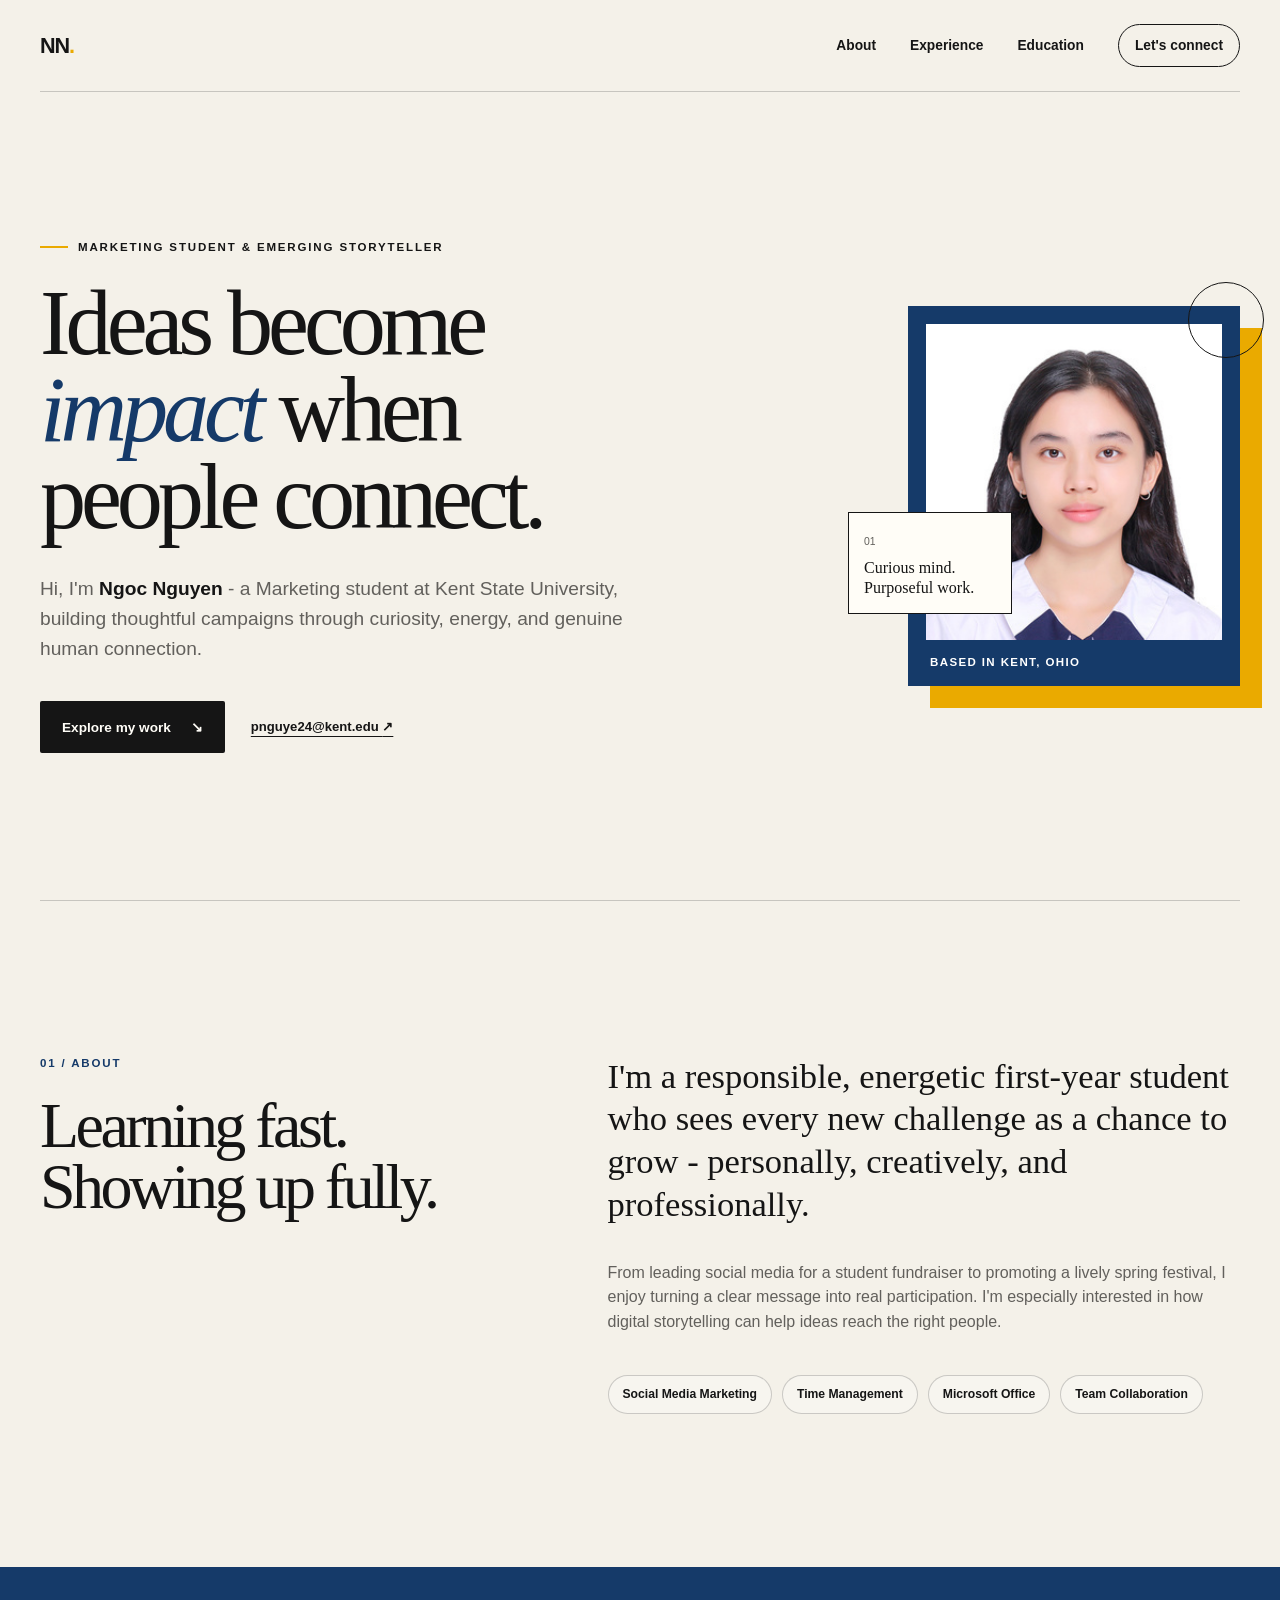
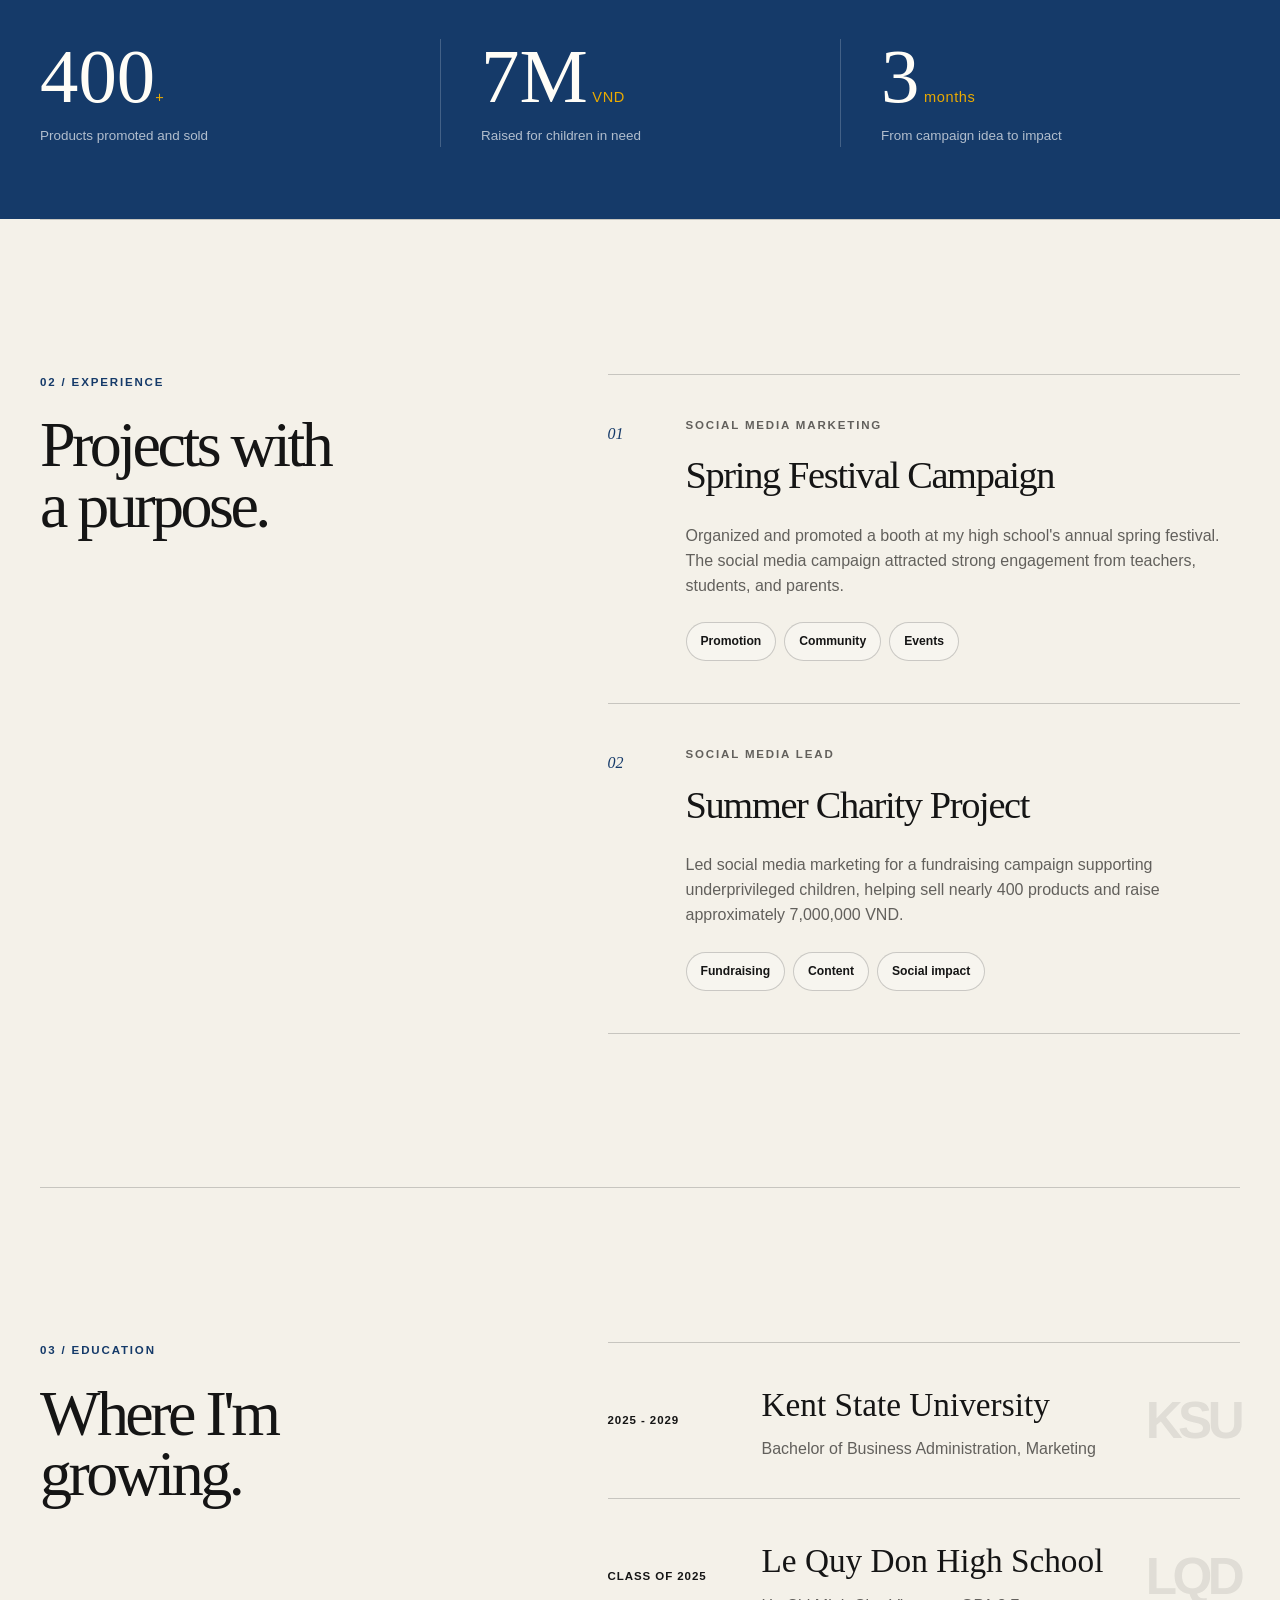
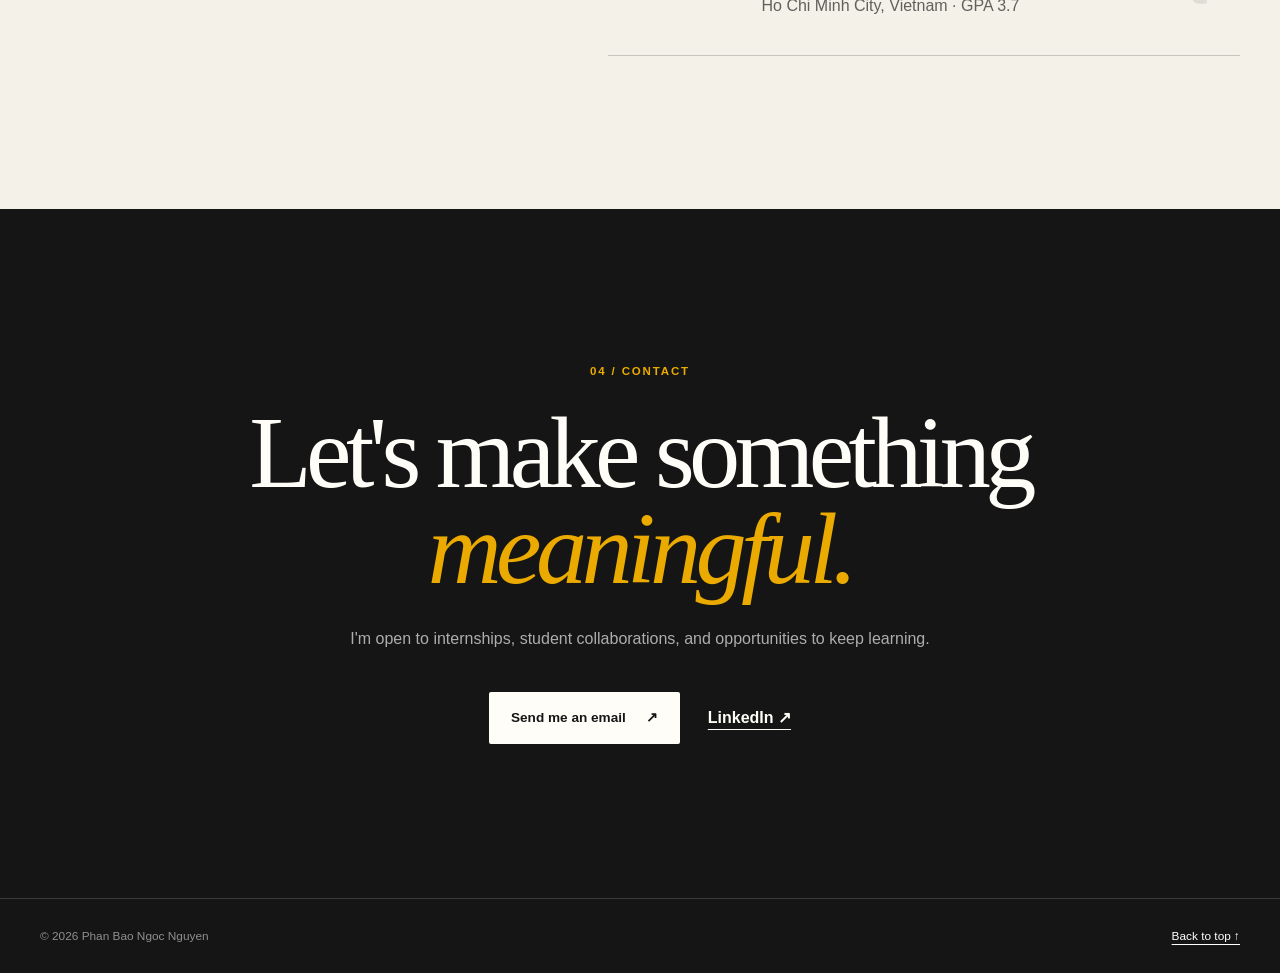
==== index.html @ 975ffec2 "Launch personal marketing portfolio" ====
<!doctype html>
<html lang="en">
  <head>
    <meta charset="UTF-8" />
    <meta name="viewport" content="width=device-width, initial-scale=1.0" />
    <meta
      name="description"
      content="The personal portfolio of Phan Bao Ngoc Nguyen, a Marketing student at Kent State University."
    />
    <meta name="theme-color" content="#f4f1e9" />
    <title>Ngoc Nguyen | Marketing Portfolio</title>
    <link rel="stylesheet" href="styles.css" />
    <script src="script.js" defer></script>
  </head>
  <body>
    <a class="skip-link" href="#main">Skip to content</a>

    <header class="site-header">
      <a class="brand" href="#top" aria-label="Ngoc Nguyen, home">NN<span>.</span></a>
      <button class="menu-toggle" type="button" aria-expanded="false" aria-controls="primary-nav">
        <span></span><span></span><span></span>
        <span class="sr-only">Open navigation</span>
      </button>
      <nav id="primary-nav" class="primary-nav" aria-label="Primary navigation">
        <a href="#about">About</a>
        <a href="#experience">Experience</a>
        <a href="#education">Education</a>
        <a class="nav-cta" href="#contact">Let's connect</a>
      </nav>
    </header>

    <main id="main">
      <section id="top" class="hero section-shell">
        <div class="hero-copy reveal">
          <p class="eyebrow"><span></span> Marketing student &amp; emerging storyteller</p>
          <h1>Ideas become<br /><em>impact</em> when<br />people connect.</h1>
          <p class="hero-intro">
            Hi, I'm <strong>Ngoc Nguyen</strong> - a Marketing student at Kent State University,
            building thoughtful campaigns through curiosity, energy, and genuine human connection.
          </p>
          <div class="hero-actions">
            <a class="button button-dark" href="#experience">Explore my work <span aria-hidden="true">↘</span></a>
            <a class="text-link" href="mailto:pnguye24@kent.edu">pnguye24@kent.edu <span aria-hidden="true">↗</span></a>
          </div>
        </div>

        <div class="hero-visual reveal reveal-delay">
          <div class="portrait-frame">
            <img src="assets/profile.jpg" alt="Portrait of Phan Bao Ngoc Nguyen" />
            <span class="portrait-label">Based in Kent, Ohio</span>
          </div>
          <div class="hero-note" aria-hidden="true">
            <span>01</span>
            <p>Curious mind.<br />Purposeful work.</p>
          </div>
        </div>
      </section>

      <section id="about" class="about section-shell section-space">
        <div class="section-heading reveal">
          <p class="section-index">01 / About</p>
          <h2>Learning fast.<br />Showing up fully.</h2>
        </div>
        <div class="about-copy reveal">
          <p class="large-copy">
            I'm a responsible, energetic first-year student who sees every new challenge as a chance
            to grow - personally, creatively, and professionally.
          </p>
          <p>
            From leading social media for a student fundraiser to promoting a lively spring festival,
            I enjoy turning a clear message into real participation. I'm especially interested in how
            digital storytelling can help ideas reach the right people.
          </p>
          <ul class="skill-list" aria-label="Skills">
            <li>Social Media Marketing</li>
            <li>Time Management</li>
            <li>Microsoft Office</li>
            <li>Team Collaboration</li>
          </ul>
        </div>
      </section>

      <section class="impact-strip" aria-label="Selected impact">
        <div class="section-shell impact-grid">
          <article class="reveal">
            <strong>400<span>+</span></strong>
            <p>Products promoted and sold</p>
          </article>
          <article class="reveal">
            <strong>7M<span> VND</span></strong>
            <p>Raised for children in need</p>
          </article>
          <article class="reveal">
            <strong>3<span> months</span></strong>
            <p>From campaign idea to impact</p>
          </article>
        </div>
      </section>

      <section id="experience" class="experience section-shell section-space">
        <div class="section-heading reveal">
          <p class="section-index">02 / Experience</p>
          <h2>Projects with<br />a purpose.</h2>
        </div>

        <div class="project-list">
          <article class="project reveal">
            <div class="project-number">01</div>
            <div class="project-body">
              <p class="project-type">Social Media Marketing</p>
              <h3>Spring Festival Campaign</h3>
              <p>
                Organized and promoted a booth at my high school's annual spring festival. The social
                media campaign attracted strong engagement from teachers, students, and parents.
              </p>
              <div class="project-tags"><span>Promotion</span><span>Community</span><span>Events</span></div>
            </div>
          </article>

          <article class="project reveal">
            <div class="project-number">02</div>
            <div class="project-body">
              <p class="project-type">Social Media Lead</p>
              <h3>Summer Charity Project</h3>
              <p>
                Led social media marketing for a fundraising campaign supporting underprivileged
                children, helping sell nearly 400 products and raise approximately 7,000,000 VND.
              </p>
              <div class="project-tags"><span>Fundraising</span><span>Content</span><span>Social impact</span></div>
            </div>
          </article>
        </div>
      </section>

      <section id="education" class="education section-shell section-space">
        <div class="section-heading reveal">
          <p class="section-index">03 / Education</p>
          <h2>Where I'm<br />growing.</h2>
        </div>
        <div class="education-list reveal">
          <article>
            <time>2025 - 2029</time>
            <div>
              <h3>Kent State University</h3>
              <p>Bachelor of Business Administration, Marketing</p>
            </div>
            <span class="education-mark" aria-hidden="true">KSU</span>
          </article>
          <article>
            <time>Class of 2025</time>
            <div>
              <h3>Le Quy Don High School</h3>
              <p>Ho Chi Minh City, Vietnam · GPA 3.7</p>
            </div>
            <span class="education-mark" aria-hidden="true">LQD</span>
          </article>
        </div>
      </section>

      <section id="contact" class="contact section-space">
        <div class="section-shell contact-inner reveal">
          <p class="section-index">04 / Contact</p>
          <h2>Let's make something<br /><em>meaningful.</em></h2>
          <p>I'm open to internships, student collaborations, and opportunities to keep learning.</p>
          <div class="contact-links">
            <a class="button button-light" href="mailto:pnguye24@kent.edu">Send me an email <span aria-hidden="true">↗</span></a>
            <a href="https://www.linkedin.com/in/phan-bao-ngoc-nguyen-969893381/" target="_blank" rel="noreferrer">LinkedIn <span aria-hidden="true">↗</span></a>
          </div>
        </div>
      </section>
    </main>

    <footer class="site-footer">
      <p>© <span id="year">2026</span> Phan Bao Ngoc Nguyen</p>
      <a href="#top">Back to top ↑</a>
    </footer>
  </body>
</html>
---- styles.css ----
:root {
  --ink: #151515;
  --paper: #f4f1e9;
  --white: #fffdf7;
  --blue: #153a69;
  --gold: #eaaa00;
  --line: rgba(21, 21, 21, 0.2);
  --muted: #62605c;
  --max-width: 1200px;
}

* { box-sizing: border-box; }

html { scroll-behavior: smooth; }

body {
  margin: 0;
  color: var(--ink);
  background: var(--paper);
  font-family: Inter, "Helvetica Neue", Arial, sans-serif;
  line-height: 1.55;
  -webkit-font-smoothing: antialiased;
}

a { color: inherit; }

img { display: block; max-width: 100%; }

.skip-link {
  position: fixed;
  z-index: 100;
  top: 12px;
  left: 12px;
  padding: 10px 16px;
  background: var(--ink);
  color: white;
  transform: translateY(-150%);
}

.skip-link:focus { transform: translateY(0); }

.sr-only {
  position: absolute;
  width: 1px;
  height: 1px;
  padding: 0;
  margin: -1px;
  overflow: hidden;
  clip: rect(0, 0, 0, 0);
  white-space: nowrap;
  border: 0;
}

.section-shell {
  width: min(calc(100% - 64px), var(--max-width));
  margin-inline: auto;
}

.section-space { padding-block: clamp(96px, 12vw, 168px); }

.site-header {
  width: min(calc(100% - 64px), var(--max-width));
  margin-inline: auto;
  height: 92px;
  display: flex;
  align-items: center;
  justify-content: space-between;
  border-bottom: 1px solid var(--line);
}

.brand {
  font-size: 1.35rem;
  font-weight: 900;
  letter-spacing: -0.05em;
  text-decoration: none;
}

.brand span { color: var(--gold); }

.primary-nav { display: flex; align-items: center; gap: 34px; }

.primary-nav a {
  font-size: 0.86rem;
  font-weight: 650;
  text-decoration: none;
}

.primary-nav a:not(.nav-cta) { position: relative; }

.primary-nav a:not(.nav-cta)::after {
  content: "";
  position: absolute;
  right: 0;
  bottom: -5px;
  left: 0;
  height: 1px;
  background: currentColor;
  transform: scaleX(0);
  transform-origin: right;
  transition: transform 180ms ease;
}

.primary-nav a:hover::after { transform: scaleX(1); transform-origin: left; }

.nav-cta {
  padding: 10px 16px;
  border: 1px solid var(--ink);
  border-radius: 999px;
  transition: 180ms ease;
}

.nav-cta:hover { background: var(--ink); color: var(--paper); }

.menu-toggle { display: none; }

.hero {
  min-height: calc(100vh - 92px);
  padding-block: clamp(54px, 8vw, 104px);
  display: grid;
  grid-template-columns: 1.18fr 0.82fr;
  gap: clamp(48px, 7vw, 96px);
  align-items: center;
}

.eyebrow, .section-index, .project-type {
  margin: 0 0 24px;
  text-transform: uppercase;
  letter-spacing: 0.16em;
  font-size: 0.72rem;
  font-weight: 800;
}

.eyebrow { display: flex; align-items: center; gap: 10px; }
.eyebrow span { width: 28px; height: 2px; background: var(--gold); }

.hero h1, .section-heading h2, .contact h2 {
  margin: 0;
  font-family: Georgia, "Times New Roman", serif;
  font-weight: 400;
  letter-spacing: -0.055em;
  line-height: 0.94;
}

.hero h1 { font-size: clamp(3.8rem, 7.2vw, 7.1rem); }
.hero h1 em, .contact h2 em { color: var(--blue); }

.hero-intro {
  max-width: 610px;
  margin: 34px 0 0;
  color: var(--muted);
  font-size: clamp(1rem, 1.5vw, 1.2rem);
}

.hero-intro strong { color: var(--ink); }

.hero-actions { margin-top: 38px; display: flex; align-items: center; gap: 26px; flex-wrap: wrap; }

.button {
  min-height: 52px;
  padding: 0 22px;
  display: inline-flex;
  align-items: center;
  justify-content: center;
  gap: 20px;
  border-radius: 2px;
  font-size: 0.85rem;
  font-weight: 800;
  text-decoration: none;
  transition: transform 180ms ease, background 180ms ease;
}

.button:hover { transform: translateY(-3px); }
.button-dark { background: var(--ink); color: var(--white); }
.button-dark:hover { background: var(--blue); }
.button-light { background: var(--white); color: var(--ink); }
.text-link { font-size: 0.82rem; font-weight: 700; text-underline-offset: 5px; }

.hero-visual { position: relative; max-width: 470px; justify-self: end; }

.portrait-frame {
  position: relative;
  padding: 18px 18px 0;
  background: var(--blue);
  box-shadow: 22px 22px 0 var(--gold);
}

.portrait-frame::before {
  content: "";
  position: absolute;
  width: 74px;
  height: 74px;
  top: -24px;
  right: -24px;
  border: 1px solid var(--ink);
  border-radius: 50%;
}

.portrait-frame img { width: 100%; aspect-ratio: 1 / 1.07; object-fit: cover; object-position: top; }

.portrait-label {
  display: block;
  padding: 14px 4px;
  color: white;
  font-size: 0.72rem;
  font-weight: 700;
  letter-spacing: 0.12em;
  text-transform: uppercase;
}

.hero-note {
  position: absolute;
  left: -60px;
  bottom: 72px;
  min-width: 164px;
  padding: 15px;
  background: var(--white);
  border: 1px solid var(--ink);
}

.hero-note span { font-size: 0.65rem; color: var(--muted); }
.hero-note p { margin: 5px 0 0; font-family: Georgia, serif; font-size: 1rem; line-height: 1.25; }

.about, .experience, .education {
  display: grid;
  grid-template-columns: 0.82fr 1.18fr;
  gap: clamp(56px, 10vw, 150px);
  border-top: 1px solid var(--line);
}

.section-index { color: var(--blue); }
.section-heading h2 { font-size: clamp(2.9rem, 5vw, 5.1rem); }

.about-copy { max-width: 680px; }
.about-copy p { color: var(--muted); }
.about-copy .large-copy { margin-top: 0; color: var(--ink); font-family: Georgia, serif; font-size: clamp(1.55rem, 2.7vw, 2.6rem); line-height: 1.24; }

.skill-list {
  display: flex;
  flex-wrap: wrap;
  gap: 10px;
  margin: 40px 0 0;
  padding: 0;
  list-style: none;
}

.skill-list li, .project-tags span {
  padding: 9px 14px;
  border: 1px solid var(--line);
  border-radius: 999px;
  background: rgba(255,255,255,0.3);
  font-size: 0.76rem;
  font-weight: 650;
}

.impact-strip { padding-block: 72px; background: var(--blue); color: var(--white); }
.impact-grid { display: grid; grid-template-columns: repeat(3, 1fr); }
.impact-grid article { padding: 0 40px; border-left: 1px solid rgba(255,255,255,0.2); }
.impact-grid article:first-child { padding-left: 0; border-left: 0; }
.impact-grid strong { font-family: Georgia, serif; font-size: clamp(3rem, 6vw, 5.8rem); font-weight: 400; line-height: 1; }
.impact-grid strong span { color: var(--gold); font-family: Inter, sans-serif; font-size: 0.19em; letter-spacing: 0.04em; }
.impact-grid p { margin: 10px 0 0; color: rgba(255,255,255,0.67); font-size: 0.84rem; }

.project-list { border-top: 1px solid var(--line); }
.project { display: grid; grid-template-columns: 52px 1fr; gap: 26px; padding-block: 42px; border-bottom: 1px solid var(--line); }
.project-number { padding-top: 5px; color: var(--blue); font-family: Georgia, serif; font-style: italic; }
.project-type { margin-bottom: 12px; color: var(--muted); }
.project h3 { margin: 0; font-family: Georgia, serif; font-size: clamp(1.9rem, 3vw, 3rem); font-weight: 400; letter-spacing: -0.035em; }
.project-body > p:not(.project-type) { max-width: 650px; margin: 18px 0 0; color: var(--muted); }
.project-tags { margin-top: 24px; display: flex; flex-wrap: wrap; gap: 8px; }

.education-list { border-top: 1px solid var(--line); }
.education-list article { padding-block: 36px; display: grid; grid-template-columns: 128px 1fr auto; align-items: center; gap: 26px; border-bottom: 1px solid var(--line); }
.education-list time { font-size: 0.72rem; font-weight: 800; letter-spacing: 0.08em; text-transform: uppercase; }
.education-list h3 { margin: 0; font-family: Georgia, serif; font-size: clamp(1.55rem, 2.6vw, 2.35rem); font-weight: 400; }
.education-list p { margin: 7px 0 0; color: var(--muted); }
.education-mark { color: rgba(21,21,21,0.09); font-size: clamp(2.2rem, 4vw, 4.4rem); font-weight: 900; letter-spacing: -0.09em; }

.contact { background: var(--ink); color: var(--white); }
.contact-inner { text-align: center; }
.contact .section-index { color: var(--gold); }
.contact h2 { font-size: clamp(3.5rem, 8vw, 7.4rem); }
.contact h2 em { color: var(--gold); }
.contact-inner > p:not(.section-index) { max-width: 600px; margin: 30px auto 0; color: rgba(255,255,255,0.65); }
.contact-links { margin-top: 40px; display: flex; align-items: center; justify-content: center; gap: 28px; }
.contact-links > a:not(.button) { text-underline-offset: 6px; font-weight: 700; }

.site-footer {
  padding: 28px max(32px, calc((100vw - var(--max-width)) / 2));
  display: flex;
  justify-content: space-between;
  gap: 20px;
  background: var(--ink);
  color: rgba(255,255,255,0.52);
  border-top: 1px solid rgba(255,255,255,0.16);
  font-size: 0.74rem;
}

.site-footer p { margin: 0; }
.site-footer a { color: white; text-underline-offset: 4px; }

.reveal { opacity: 0; transform: translateY(28px); transition: opacity 700ms ease, transform 700ms ease; }
.reveal-delay { transition-delay: 100ms; }
.reveal.is-visible { opacity: 1; transform: translateY(0); }

@media (max-width: 860px) {
  .section-shell, .site-header { width: min(calc(100% - 36px), var(--max-width)); }
  .menu-toggle { z-index: 12; display: grid; gap: 4px; width: 42px; height: 42px; padding: 10px; border: 0; background: transparent; }
  .menu-toggle span:not(.sr-only) { display: block; height: 2px; background: var(--ink); transition: 180ms ease; }
  .primary-nav { position: fixed; z-index: 10; inset: 0; padding: 120px 30px 50px; display: flex; flex-direction: column; align-items: flex-start; background: var(--paper); transform: translateX(100%); transition: transform 250ms ease; }
  .primary-nav.is-open { transform: translateX(0); }
  .primary-nav a { font-family: Georgia, serif; font-size: 2.1rem; }
  .nav-cta { margin-top: 10px; }
  body.menu-open { overflow: hidden; }
  .hero { min-height: auto; grid-template-columns: 1fr; }
  .hero-visual { width: min(84%, 440px); justify-self: center; margin-top: 28px; }
  .hero-note { left: -28px; }
  .about, .experience, .education { grid-template-columns: 1fr; gap: 52px; }
  .impact-grid { grid-template-columns: 1fr; gap: 36px; }
  .impact-grid article { padding: 28px 0 0; border-left: 0; border-top: 1px solid rgba(255,255,255,0.2); }
  .impact-grid article:first-child { padding-top: 0; border-top: 0; }
}

@media (max-width: 560px) {
  .site-header { height: 76px; }
  .hero { padding-top: 48px; }
  .hero h1 { font-size: clamp(3.3rem, 16vw, 5rem); }
  .hero-actions { align-items: flex-start; flex-direction: column; }
  .portrait-frame { box-shadow: 12px 12px 0 var(--gold); }
  .hero-note { display: none; }
  .project { grid-template-columns: 1fr; gap: 12px; }
  .education-list article { grid-template-columns: 1fr; gap: 12px; }
  .education-mark { display: none; }
  .contact-links { flex-direction: column; }
  .site-footer { flex-direction: column; align-items: flex-start; }
}

@media (prefers-reduced-motion: reduce) {
  html { scroll-behavior: auto; }
  *, *::before, *::after { animation-duration: 0.01ms !important; transition-duration: 0.01ms !important; }
  .reveal { opacity: 1; transform: none; }
}
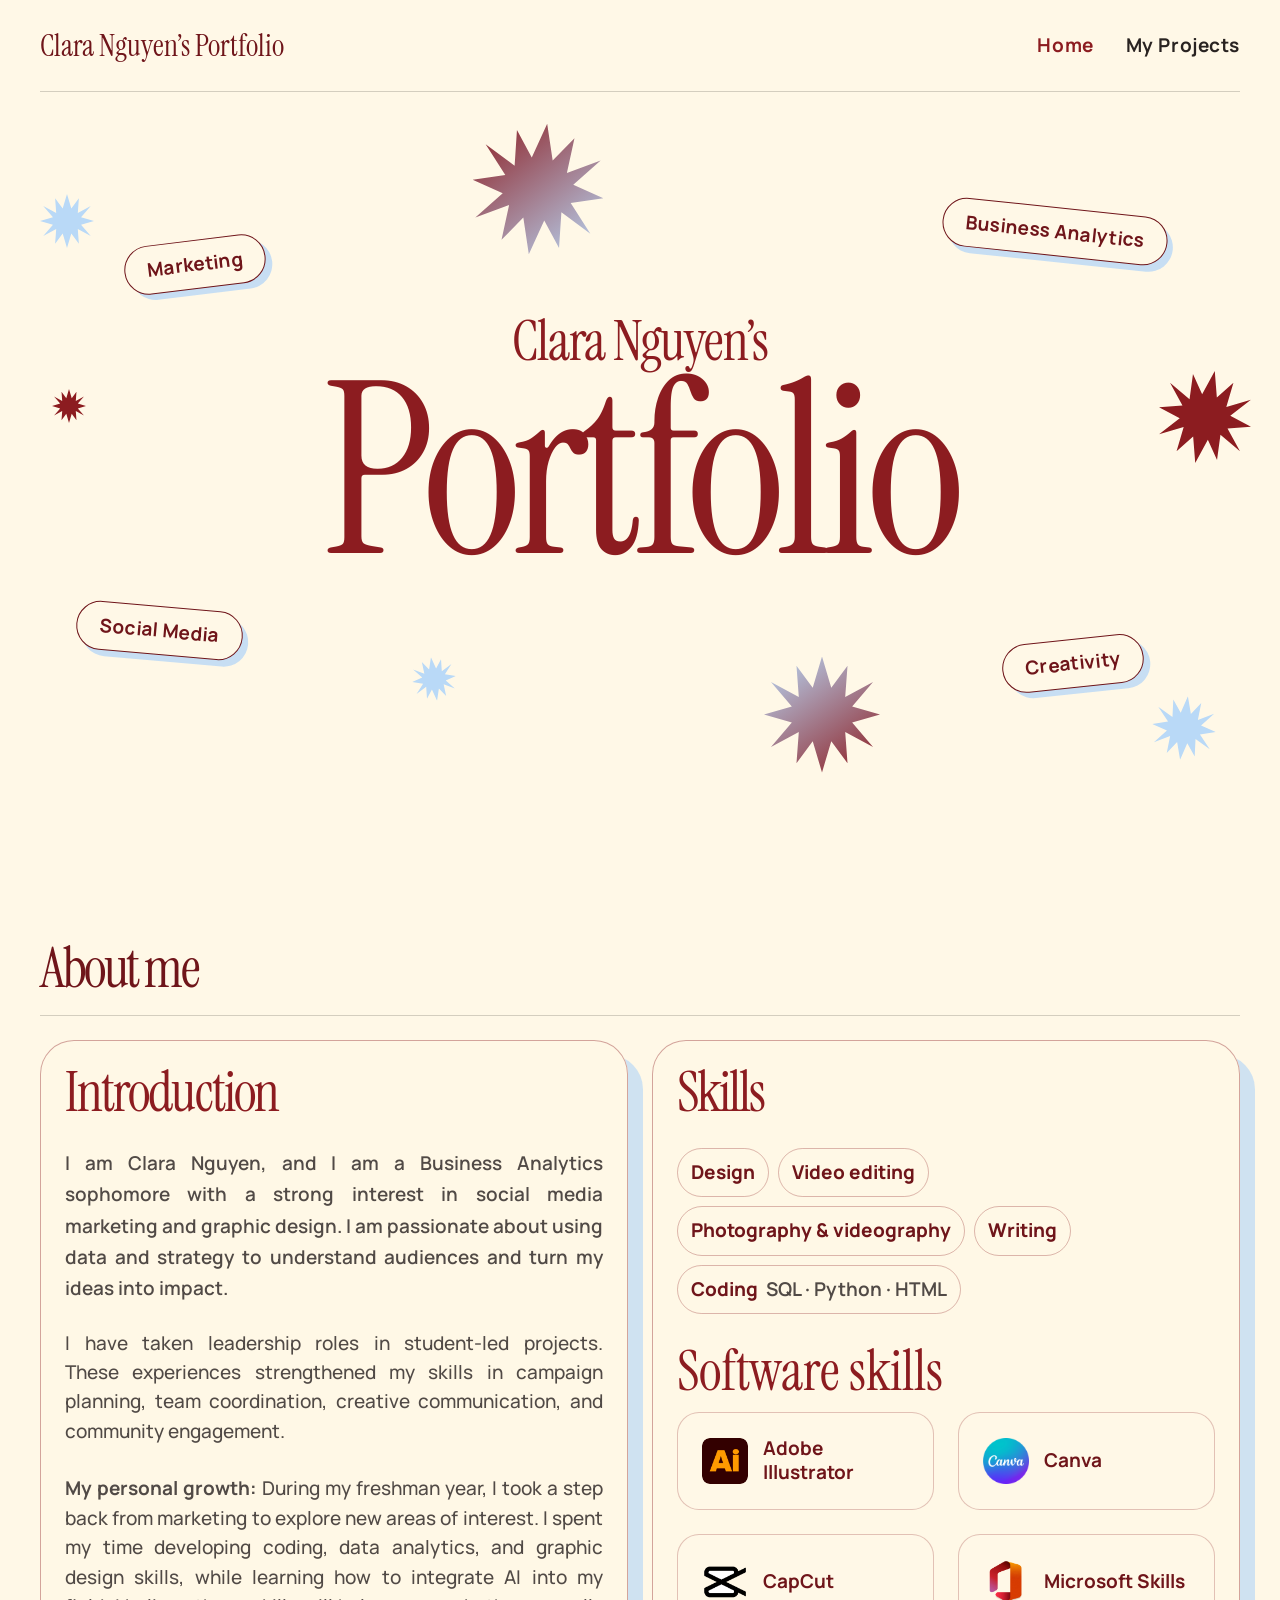
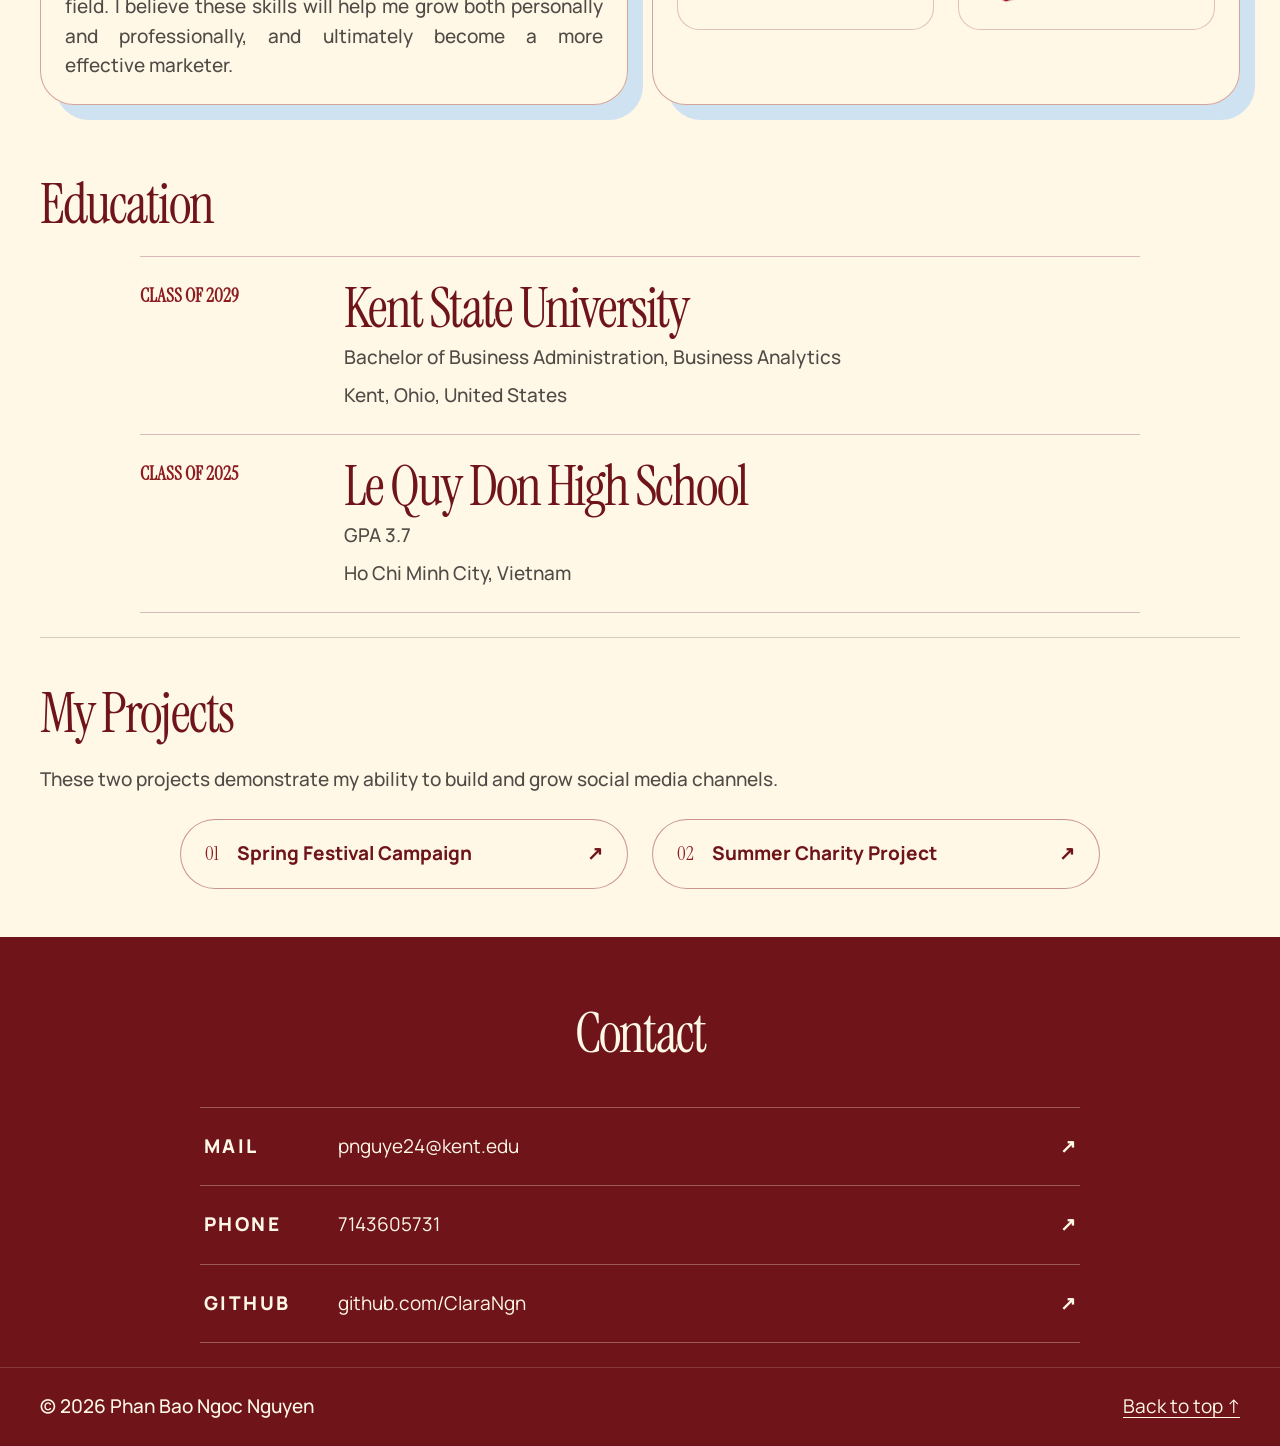
==== commit 642ad94e: "Update portfolio content and project dashboards" ====
--- a/index.html
+++ b/index.html
@@ -3,168 +3,150 @@
   <head>
     <meta charset="UTF-8" />
     <meta name="viewport" content="width=device-width, initial-scale=1.0" />
-    <meta
-      name="description"
-      content="The personal portfolio of Phan Bao Ngoc Nguyen, a Marketing student at Kent State University."
-    />
-    <meta name="theme-color" content="#f4f1e9" />
-    <title>Ngoc Nguyen | Marketing Portfolio</title>
-    <link rel="stylesheet" href="styles.css" />
+    <meta name="description" content="The personal portfolio of Clara Nguyen, a Business Analytics student at Kent State University." />
+    <meta name="theme-color" content="#fff8e7" />
+    <title>Clara Nguyen’s Portfolio</title>
+    <link rel="preconnect" href="https://fonts.googleapis.com" />
+    <link rel="preconnect" href="https://fonts.gstatic.com" crossorigin />
+    <link href="https://fonts.googleapis.com/css2?family=Instrument+Serif:ital@0;1&amp;family=Manrope:wght@400;500;600;700;800&amp;display=swap" rel="stylesheet" />
+  <link rel="stylesheet" href="styles.css?v=32" />
     <script src="script.js" defer></script>
   </head>
   <body>
     <a class="skip-link" href="#main">Skip to content</a>
 
     <header class="site-header">
-      <a class="brand" href="#top" aria-label="Ngoc Nguyen, home">NN<span>.</span></a>
+      <a class="portfolio-brand" href="index.html">Clara Nguyen’s Portfolio</a>
       <button class="menu-toggle" type="button" aria-expanded="false" aria-controls="primary-nav">
         <span></span><span></span><span></span>
         <span class="sr-only">Open navigation</span>
       </button>
       <nav id="primary-nav" class="primary-nav" aria-label="Primary navigation">
-        <a href="#about">About</a>
-        <a href="#experience">Experience</a>
-        <a href="#education">Education</a>
-        <a class="nav-cta" href="#contact">Let's connect</a>
+        <a aria-current="page" href="index.html">Home</a>
+        <a href="projects.html">My Projects</a>
       </nav>
     </header>
 
     <main id="main">
-      <section id="top" class="hero section-shell">
-        <div class="hero-copy reveal">
-          <p class="eyebrow"><span></span> Marketing student &amp; emerging storyteller</p>
-          <h1>Ideas become<br /><em>impact</em> when<br />people connect.</h1>
-          <p class="hero-intro">
-            Hi, I'm <strong>Ngoc Nguyen</strong> - a Marketing student at Kent State University,
-            building thoughtful campaigns through curiosity, energy, and genuine human connection.
-          </p>
-          <div class="hero-actions">
-            <a class="button button-dark" href="#experience">Explore my work <span aria-hidden="true">↘</span></a>
-            <a class="text-link" href="mailto:pnguye24@kent.edu">pnguye24@kent.edu <span aria-hidden="true">↗</span></a>
-          </div>
-        </div>
-
-        <div class="hero-visual reveal reveal-delay">
-          <div class="portrait-frame">
-            <img src="assets/profile.jpg" alt="Portrait of Phan Bao Ngoc Nguyen" />
-            <span class="portrait-label">Based in Kent, Ohio</span>
-          </div>
-          <div class="hero-note" aria-hidden="true">
-            <span>01</span>
-            <p>Curious mind.<br />Purposeful work.</p>
-          </div>
+      <section class="hero portfolio-hero section-shell">
+        <div class="portfolio-composition reveal">
+          <span class="hero-keyword keyword-marketing">Marketing</span>
+          <span class="hero-keyword keyword-analytics">Business Analytics</span>
+          <span class="hero-keyword keyword-social">Social Media</span>
+          <span class="hero-keyword keyword-creativity">Creativity</span>
+          <h1><span class="portfolio-owner">Clara Nguyen’s</span>Portfolio</h1>
+          <i class="hero-burst burst-one" aria-hidden="true"></i>
+          <i class="hero-burst burst-two" aria-hidden="true"></i>
+          <i class="hero-burst burst-three" aria-hidden="true"></i>
+          <i class="hero-burst burst-four" aria-hidden="true"></i>
+          <i class="hero-burst burst-five" aria-hidden="true"></i>
+          <i class="hero-burst burst-six" aria-hidden="true"></i>
+          <i class="hero-burst burst-seven" aria-hidden="true"></i>
         </div>
       </section>
 
-      <section id="about" class="about section-shell section-space">
-        <div class="section-heading reveal">
-          <p class="section-index">01 / About</p>
-          <h2>Learning fast.<br />Showing up fully.</h2>
+      <section id="about" class="about-overview section-shell">
+        <header class="about-title reveal">
+          <h1>About me</h1>
+        </header>
+
+        <div class="about-panels">
+          <article class="about-panel about-intro reveal">
+            <i class="panel-burst panel-burst-one" aria-hidden="true"></i>
+            <h2 class="panel-kicker">Introduction</h2>
+            <p class="panel-lead">
+              I am Clara Nguyen, and I am a Business Analytics sophomore with a strong interest in
+              social media marketing and graphic design. I am passionate about using data and strategy
+              to understand audiences and turn my ideas into impact.
+            </p>
+            <p>
+              I have taken leadership roles in student-led projects. These experiences strengthened
+              my skills in campaign planning, team coordination, creative communication, and
+              community engagement.
+            </p>
+            <p>
+              <strong>My personal growth:</strong> During my freshman year, I took a step back from
+              marketing to explore new areas of interest. I spent my time developing coding, data
+              analytics, and graphic design skills, while learning how to integrate AI into my field.
+              I believe these skills will help me grow both personally and professionally, and
+              ultimately become a more effective marketer.
+            </p>
+          </article>
+
+          <article class="about-panel about-tools reveal reveal-delay">
+            <i class="panel-burst panel-burst-two" aria-hidden="true"></i>
+            <i class="panel-burst panel-burst-three" aria-hidden="true"></i>
+            <h1 class="panel-kicker">Skills</h1>
+            <div class="capability-list" aria-label="Professional skills">
+              <span>Design</span>
+              <span>Video editing</span>
+              <span>Photography &amp; videography</span>
+              <span>Writing</span>
+              <span>Coding <small>SQL · Python · HTML</small></span>
+            </div>
+            <h2 class="software-label">Software skills</h2>
+            <div class="software-mini-grid">
+              <div class="software-mini-item">
+                <img class="software-logo software-logo-image" src="assets/icons/adobe-illustrator-original.png" alt="" />
+                <strong>Adobe Illustrator</strong>
+              </div>
+              <div class="software-mini-item">
+                <img class="software-logo software-logo-image" src="assets/icons/canva-original.png" alt="" />
+                <strong>Canva</strong>
+              </div>
+              <div class="software-mini-item">
+                <img class="software-logo software-logo-image" src="assets/icons/capcut.png" alt="" />
+                <strong>CapCut</strong>
+              </div>
+              <div class="software-mini-item">
+                <img class="software-logo software-logo-image" src="assets/icons/microsoft-skills-original-cutout.png" alt="" />
+                <strong>Microsoft Skills</strong>
+              </div>
+            </div>
+          </article>
         </div>
-        <div class="about-copy reveal">
-          <p class="large-copy">
-            I'm a responsible, energetic first-year student who sees every new challenge as a chance
-            to grow - personally, creatively, and professionally.
-          </p>
-          <p>
-            From leading social media for a student fundraiser to promoting a lively spring festival,
-            I enjoy turning a clear message into real participation. I'm especially interested in how
-            digital storytelling can help ideas reach the right people.
-          </p>
-          <ul class="skill-list" aria-label="Skills">
-            <li>Social Media Marketing</li>
-            <li>Time Management</li>
-            <li>Microsoft Office</li>
-            <li>Team Collaboration</li>
-          </ul>
-        </div>
+
       </section>
 
-      <section class="impact-strip" aria-label="Selected impact">
-        <div class="section-shell impact-grid">
-          <article class="reveal">
-            <strong>400<span>+</span></strong>
-            <p>Products promoted and sold</p>
-          </article>
-          <article class="reveal">
-            <strong>7M<span> VND</span></strong>
-            <p>Raised for children in need</p>
-          </article>
-          <article class="reveal">
-            <strong>3<span> months</span></strong>
-            <p>From campaign idea to impact</p>
-          </article>
-        </div>
-      </section>
-
-      <section id="experience" class="experience section-shell section-space">
-        <div class="section-heading reveal">
-          <p class="section-index">02 / Experience</p>
-          <h2>Projects with<br />a purpose.</h2>
-        </div>
-
-        <div class="project-list">
-          <article class="project reveal">
-            <div class="project-number">01</div>
-            <div class="project-body">
-              <p class="project-type">Social Media Marketing</p>
-              <h3>Spring Festival Campaign</h3>
-              <p>
-                Organized and promoted a booth at my high school's annual spring festival. The social
-                media campaign attracted strong engagement from teachers, students, and parents.
-              </p>
-              <div class="project-tags"><span>Promotion</span><span>Community</span><span>Events</span></div>
+      <section id="education" class="education-page section-shell section-space">
+        <h1 class="section-heading">Education</h1>
+        <div class="education-list reveal">
+          <article>
+            <time>Class of 2029</time>
+            <div>
+              <h2>Kent State University</h2>
+              <p>Bachelor of Business Administration, Business Analytics</p>
+              <small>Kent, Ohio, United States</small>
             </div>
           </article>
-
-          <article class="project reveal">
-            <div class="project-number">02</div>
-            <div class="project-body">
-              <p class="project-type">Social Media Lead</p>
-              <h3>Summer Charity Project</h3>
-              <p>
-                Led social media marketing for a fundraising campaign supporting underprivileged
-                children, helping sell nearly 400 products and raise approximately 7,000,000 VND.
-              </p>
-              <div class="project-tags"><span>Fundraising</span><span>Content</span><span>Social impact</span></div>
+          <article>
+            <time>Class of 2025</time>
+            <div>
+              <h2>Le Quy Don High School</h2>
+              <p>GPA 3.7</p>
+              <small>Ho Chi Minh City, Vietnam</small>
             </div>
           </article>
         </div>
       </section>
 
-      <section id="education" class="education section-shell section-space">
-        <div class="section-heading reveal">
-          <p class="section-index">03 / Education</p>
-          <h2>Where I'm<br />growing.</h2>
-        </div>
-        <div class="education-list reveal">
-          <article>
-            <time>2025 - 2029</time>
-            <div>
-              <h3>Kent State University</h3>
-              <p>Bachelor of Business Administration, Marketing</p>
-            </div>
-            <span class="education-mark" aria-hidden="true">KSU</span>
-          </article>
-          <article>
-            <time>Class of 2025</time>
-            <div>
-              <h3>Le Quy Don High School</h3>
-              <p>Ho Chi Minh City, Vietnam · GPA 3.7</p>
-            </div>
-            <span class="education-mark" aria-hidden="true">LQD</span>
-          </article>
-        </div>
+      <section id="my-projects" class="home-projects section-shell section-space">
+        <h1 class="section-heading">My Projects</h1>
+        <p class="section-intro">These two projects demonstrate my ability to build and grow social media channels.</p>
+        <nav class="about-project-links" aria-label="Project quick links">
+          <a href="projects.html#spring-festival"><span>01</span>Spring Festival Campaign <b aria-hidden="true">↗</b></a>
+          <a href="projects.html#summer-charity"><span>02</span>Summer Charity Project <b aria-hidden="true">↗</b></a>
+        </nav>
       </section>
+
 
       <section id="contact" class="contact section-space">
         <div class="section-shell contact-inner reveal">
-          <p class="section-index">04 / Contact</p>
-          <h2>Let's make something<br /><em>meaningful.</em></h2>
-          <p>I'm open to internships, student collaborations, and opportunities to keep learning.</p>
-          <div class="contact-links">
-            <a class="button button-light" href="mailto:pnguye24@kent.edu">Send me an email <span aria-hidden="true">↗</span></a>
-            <a href="https://www.linkedin.com/in/phan-bao-ngoc-nguyen-969893381/" target="_blank" rel="noreferrer">LinkedIn <span aria-hidden="true">↗</span></a>
+          <h1>Contact</h1>
+          <div class="contact-details">
+            <a href="mailto:pnguye24@kent.edu"><span>Mail</span>pnguye24@kent.edu <b aria-hidden="true">↗</b></a>
+            <a href="tel:+17143605731"><span>Phone</span>7143605731 <b aria-hidden="true">↗</b></a>
+            <a href="https://github.com/ClaraNgn" target="_blank" rel="noreferrer"><span>GitHub</span>github.com/ClaraNgn <b aria-hidden="true">↗</b></a>
           </div>
         </div>
       </section>
@@ -172,7 +154,7 @@
 
     <footer class="site-footer">
       <p>© <span id="year">2026</span> Phan Bao Ngoc Nguyen</p>
-      <a href="#top">Back to top ↑</a>
+      <a href="#main">Back to top ↑</a>
     </footer>
   </body>
 </html>
--- a/styles.css
+++ b/styles.css
@@ -1,12 +1,18 @@
 :root {
-  --ink: #151515;
-  --paper: #f4f1e9;
-  --white: #fffdf7;
-  --blue: #153a69;
-  --gold: #eaaa00;
-  --line: rgba(21, 21, 21, 0.2);
-  --muted: #62605c;
+  --cream: #fff8e7;
+  --cream-deep: #f5ecd6;
+  --sangria: #8c1c20;
+  --wine: #6f151a;
+  --cornflower: #b9d9f7;
+  --cornflower-deep: #8ebce9;
+  --citron: #cad183;
+  --ink: #292321;
+  --muted: #514a46;
+  --line: rgba(41, 35, 33, 0.2);
+  --display: "Instrument Serif", serif;
+  --sans: "Manrope", sans-serif;
   --max-width: 1200px;
+  --starburst: polygon(50% 0%, 58% 27%, 72% 8%, 70% 35%, 94% 22%, 76% 43%, 100% 50%, 76% 57%, 94% 78%, 70% 65%, 72% 92%, 58% 73%, 50% 100%, 42% 73%, 28% 92%, 30% 65%, 6% 78%, 24% 57%, 0 50%, 24% 43%, 6% 22%, 30% 35%, 28% 8%, 42% 27%);
 }
 
 * { box-sizing: border-box; }
@@ -16,14 +22,13 @@
 body {
   margin: 0;
   color: var(--ink);
-  background: var(--paper);
-  font-family: Inter, "Helvetica Neue", Arial, sans-serif;
+  background: var(--cream);
+  font-family: var(--sans);
   line-height: 1.55;
   -webkit-font-smoothing: antialiased;
 }
 
 a { color: inherit; }
-
 img { display: block; max-width: 100%; }
 
 .skip-link {
@@ -32,8 +37,9 @@
   top: 12px;
   left: 12px;
   padding: 10px 16px;
-  background: var(--ink);
-  color: white;
+  border-radius: 999px;
+  background: var(--wine);
+  color: var(--cream);
   transform: translateY(-150%);
 }
 
@@ -56,45 +62,52 @@
   margin-inline: auto;
 }
 
-.section-space { padding-block: clamp(96px, 12vw, 168px); }
+.section-space { padding-block: clamp(96px, 12vw, 160px); }
 
 .site-header {
+  position: relative;
+  z-index: 20;
   width: min(calc(100% - 64px), var(--max-width));
+  height: 92px;
   margin-inline: auto;
-  height: 92px;
   display: flex;
   align-items: center;
   justify-content: space-between;
   border-bottom: 1px solid var(--line);
 }
 
+.site-header.no-brand { justify-content: flex-end; }
+
 .brand {
-  font-size: 1.35rem;
-  font-weight: 900;
-  letter-spacing: -0.05em;
+  font-family: var(--display);
+  font-size: 1.65rem;
+  font-weight: 400;
+  letter-spacing: -0.08em;
   text-decoration: none;
 }
 
-.brand span { color: var(--gold); }
-
-.primary-nav { display: flex; align-items: center; gap: 34px; }
+.brand span { color: var(--sangria); }
+
+.primary-nav { display: flex; align-items: center; gap: 32px; }
 
 .primary-nav a {
-  font-size: 0.86rem;
-  font-weight: 650;
+  position: relative;
+  font-size: 0.76rem;
+  font-weight: 700;
+  letter-spacing: 0.03em;
   text-decoration: none;
 }
 
-.primary-nav a:not(.nav-cta) { position: relative; }
+.primary-nav a[aria-current="page"] { color: var(--sangria); }
 
 .primary-nav a:not(.nav-cta)::after {
   content: "";
   position: absolute;
   right: 0;
-  bottom: -5px;
+  bottom: -6px;
   left: 0;
   height: 1px;
-  background: currentColor;
+  background: var(--sangria);
   transform: scaleX(0);
   transform-origin: right;
   transition: transform 180ms ease;
@@ -103,56 +116,185 @@
 .primary-nav a:hover::after { transform: scaleX(1); transform-origin: left; }
 
 .nav-cta {
-  padding: 10px 16px;
-  border: 1px solid var(--ink);
+  padding: 11px 17px;
+  border: 1px solid var(--wine);
   border-radius: 999px;
-  transition: 180ms ease;
-}
-
-.nav-cta:hover { background: var(--ink); color: var(--paper); }
-
+  color: var(--wine);
+  transition: color 180ms ease, background 180ms ease, transform 180ms ease;
+}
+
+.nav-cta:hover { color: var(--cream); background: var(--wine); transform: translateY(-2px); }
 .menu-toggle { display: none; }
 
 .hero {
+  position: relative;
   min-height: calc(100vh - 92px);
-  padding-block: clamp(54px, 8vw, 104px);
+  padding-block: clamp(58px, 8vw, 102px);
   display: grid;
-  grid-template-columns: 1.18fr 0.82fr;
-  gap: clamp(48px, 7vw, 96px);
+  grid-template-columns: 1.12fr 0.88fr;
+  gap: clamp(50px, 8vw, 110px);
   align-items: center;
 }
 
-.eyebrow, .section-index, .project-type {
+.hero::before,
+.hero::after {
+  content: "";
+  position: absolute;
+  z-index: -1;
+  clip-path: var(--starburst);
+  pointer-events: none;
+}
+
+.hero::before {
+  width: 108px;
+  height: 108px;
+  top: 13%;
+  right: 38%;
+  background: linear-gradient(140deg, var(--cornflower), var(--sangria));
+  opacity: 0.72;
+}
+
+.hero::after {
+  width: 32px;
+  height: 32px;
+  left: 48%;
+  bottom: 17%;
+  background: linear-gradient(135deg, var(--sangria), var(--cornflower));
+}
+
+.hero-copy,
+.hero-visual { position: relative; z-index: 2; }
+
+.portfolio-hero {
+  min-height: calc(100vh - 92px);
+  padding-block: clamp(18px, 3vw, 34px);
+  display: block;
+}
+
+.portfolio-composition {
+  position: relative;
+  min-height: clamp(500px, calc(100vh - 150px), 650px);
+  display: flex;
+  align-items: center;
+  justify-content: center;
+  isolation: isolate;
+}
+
+.hero .portfolio-composition h1 {
+  position: relative;
+  z-index: 2;
+  max-width: none;
+  color: var(--wine);
+  font-size: clamp(7rem, 18vw, 15rem);
+  line-height: 0.78;
+  text-align: center;
+}
+
+.hero-keyword {
+  position: absolute;
+  z-index: 4;
+  padding: 9px 22px;
+  border: 1px solid var(--wine);
+  border-radius: 999px;
+  background: var(--cream);
+  color: var(--wine);
+  font-size: clamp(0.72rem, 1.15vw, 0.94rem);
+  font-weight: 700;
+  letter-spacing: 0.02em;
+  box-shadow: 6px 6px 0 rgba(185, 217, 247, 0.8);
+  white-space: nowrap;
+}
+
+.keyword-marketing { top: 19%; left: 7%; transform: rotate(-7deg); }
+.keyword-analytics { top: 14%; right: 6%; transform: rotate(6deg); }
+.keyword-social { bottom: 17%; left: 3%; transform: rotate(5deg); }
+.keyword-creativity { right: 8%; bottom: 12%; transform: rotate(-6deg); }
+
+.hero-burst {
+  position: absolute;
+  z-index: 1;
+  display: block;
+  clip-path: var(--starburst);
+  pointer-events: none;
+}
+
+.burst-one { width: 132px; height: 132px; top: 1%; left: 36%; background: linear-gradient(135deg, var(--sangria), var(--cornflower)); transform: rotate(8deg); }
+.burst-two { width: 54px; height: 54px; top: 12%; left: 0; background: var(--cornflower); }
+.burst-three { width: 94px; height: 94px; top: 39%; right: -1%; background: var(--sangria); transform: rotate(12deg); }
+.burst-four { width: 44px; height: 44px; left: 31%; bottom: 10%; background: var(--cornflower); transform: rotate(-8deg); }
+.burst-five { width: 116px; height: 116px; right: 30%; bottom: -1%; background: linear-gradient(145deg, var(--cornflower), var(--sangria)); }
+.burst-six { width: 34px; height: 34px; top: 34%; left: 24%; background: var(--sangria); }
+.burst-seven { width: 64px; height: 64px; right: 19%; bottom: 28%; background: var(--cornflower); transform: rotate(7deg); }
+
+.eyebrow,
+.section-index,
+.project-type {
   margin: 0 0 24px;
   text-transform: uppercase;
-  letter-spacing: 0.16em;
-  font-size: 0.72rem;
+  letter-spacing: 0.17em;
+  font-size: 0.68rem;
   font-weight: 800;
 }
 
-.eyebrow { display: flex; align-items: center; gap: 10px; }
-.eyebrow span { width: 28px; height: 2px; background: var(--gold); }
-
-.hero h1, .section-heading h2, .contact h2 {
+.eyebrow { display: flex; align-items: center; gap: 10px; color: var(--wine); }
+.eyebrow span { width: 30px; height: 1px; background: var(--wine); }
+
+.hero h1,
+.section-heading h2,
+.contact h2 {
   margin: 0;
-  font-family: Georgia, "Times New Roman", serif;
+  font-family: var(--display);
   font-weight: 400;
-  letter-spacing: -0.055em;
-  line-height: 0.94;
-}
-
-.hero h1 { font-size: clamp(3.8rem, 7.2vw, 7.1rem); }
-.hero h1 em, .contact h2 em { color: var(--blue); }
+  letter-spacing: -0.035em;
+  line-height: 0.91;
+}
+
+.hero h1 { max-width: 760px; font-size: clamp(4.1rem, 7.6vw, 7.7rem); }
+.hero h1 em,
+.contact h2 em { color: var(--wine); font-weight: 400; }
+
+.portfolio-only h1 {
+  max-width: none;
+  color: var(--wine);
+  font-size: clamp(7rem, 15vw, 14rem);
+  line-height: 0.78;
+}
+
+.portfolio-only .hero-copy::before,
+.portfolio-only .hero-copy::after {
+  content: "";
+  position: absolute;
+  z-index: -1;
+  clip-path: var(--starburst);
+  pointer-events: none;
+}
+
+.portfolio-only .hero-copy::before {
+  width: 74px;
+  height: 74px;
+  top: -48px;
+  left: 5%;
+  background: linear-gradient(135deg, var(--cornflower), var(--sangria));
+  transform: rotate(12deg);
+}
+
+.portfolio-only .hero-copy::after {
+  width: 46px;
+  height: 46px;
+  right: 8%;
+  bottom: -38px;
+  background: linear-gradient(135deg, var(--sangria), var(--cornflower));
+  transform: rotate(-9deg);
+}
 
 .hero-intro {
   max-width: 610px;
   margin: 34px 0 0;
   color: var(--muted);
-  font-size: clamp(1rem, 1.5vw, 1.2rem);
-}
-
-.hero-intro strong { color: var(--ink); }
-
+  font-size: clamp(0.98rem, 1.4vw, 1.15rem);
+}
+
+.hero-intro strong { color: var(--sangria); }
 .hero-actions { margin-top: 38px; display: flex; align-items: center; gap: 26px; flex-wrap: wrap; }
 
 .button {
@@ -162,175 +304,1100 @@
   align-items: center;
   justify-content: center;
   gap: 20px;
-  border-radius: 2px;
-  font-size: 0.85rem;
+  border-radius: 999px;
+  font-size: 0.78rem;
   font-weight: 800;
+  letter-spacing: 0.02em;
   text-decoration: none;
-  transition: transform 180ms ease, background 180ms ease;
+  transition: transform 180ms ease, background 180ms ease, color 180ms ease;
 }
 
 .button:hover { transform: translateY(-3px); }
-.button-dark { background: var(--ink); color: var(--white); }
-.button-dark:hover { background: var(--blue); }
-.button-light { background: var(--white); color: var(--ink); }
-.text-link { font-size: 0.82rem; font-weight: 700; text-underline-offset: 5px; }
-
-.hero-visual { position: relative; max-width: 470px; justify-self: end; }
+.button-dark { background: var(--wine); color: var(--cream); }
+.button-dark:hover { background: var(--sangria); }
+.button-light { background: var(--cream); color: var(--wine); }
+.text-link { color: var(--wine); font-size: 0.78rem; font-weight: 700; text-underline-offset: 6px; }
+
+.hero-visual { width: 100%; max-width: 520px; justify-self: end; }
 
 .portrait-frame {
   position: relative;
-  padding: 18px 18px 0;
-  background: var(--blue);
-  box-shadow: 22px 22px 0 var(--gold);
+  padding: 0;
+  overflow: visible;
+  border: 0;
+  background: transparent;
 }
 
 .portrait-frame::before {
   content: "";
   position: absolute;
-  width: 74px;
-  height: 74px;
-  top: -24px;
-  right: -24px;
-  border: 1px solid var(--ink);
-  border-radius: 50%;
-}
-
-.portrait-frame img { width: 100%; aspect-ratio: 1 / 1.07; object-fit: cover; object-position: top; }
-
-.portrait-label {
+  z-index: -1;
+  width: 86px;
+  height: 86px;
+  top: 8%;
+  right: -9%;
+  clip-path: var(--starburst);
+  background: linear-gradient(135deg, var(--cornflower), var(--sangria));
+  transform: rotate(14deg);
+  box-shadow: 0 12px 32px rgba(102, 2, 60, 0.14);
+}
+
+.portrait-frame img {
+  width: 100%;
+  max-height: 650px;
+  object-fit: contain;
+  object-position: center bottom;
+  filter:
+    drop-shadow(4px 0 0 #fff)
+    drop-shadow(-4px 0 0 #fff)
+    drop-shadow(0 4px 0 #fff)
+    drop-shadow(0 -4px 0 #fff)
+    drop-shadow(0 20px 22px rgba(102, 2, 60, 0.12));
+}
+
+.hero-note {
+  position: absolute;
+  left: -34px;
+  bottom: 42px;
+  min-width: 178px;
+  padding: 17px;
+  border: 1px solid var(--wine);
+  border-radius: 22px;
+  background: rgba(255, 248, 231, 0.94);
+  box-shadow: 10px 10px 0 rgba(149, 187, 234, 0.78);
+  backdrop-filter: blur(8px);
+}
+
+.hero-note p { margin: 0; font-size: 0.76rem; line-height: 1.6; }
+.hero-note strong { color: var(--wine); font-family: var(--display); font-size: 1.3rem; font-weight: 400; line-height: 1.05; }
+
+.about,
+.experience,
+.education {
+  position: relative;
+  display: grid;
+  grid-template-columns: 0.82fr 1.18fr;
+  gap: clamp(56px, 9vw, 140px);
+  border-top: 1px solid var(--line);
+}
+
+.about::after,
+.education::after {
+  content: "";
+  position: absolute;
+  z-index: -1;
+  width: 48px;
+  height: 48px;
+  clip-path: var(--starburst);
+  background: linear-gradient(135deg, var(--cornflower), var(--sangria));
+  box-shadow: 14px 12px 0 rgba(147, 5, 0, 0.18);
+}
+
+.about::after { right: 2%; top: 74px; }
+.education::after { left: 5%; bottom: 70px; }
+
+.section-index { color: var(--sangria); }
+.section-heading h2 { font-size: clamp(3rem, 5.2vw, 5.35rem); color: var(--wine); }
+
+.about-copy {
+  max-width: 680px;
+  padding: clamp(28px, 4vw, 48px);
+  border: 1px solid rgba(102, 2, 60, 0.32);
+  border-radius: 30px;
+  background: rgba(255, 248, 231, 0.86);
+  box-shadow: 15px 15px 0 rgba(149, 187, 234, 0.42);
+}
+
+.about-copy p { color: var(--muted); }
+.about-copy .large-copy {
+  margin-top: 0;
+  color: var(--ink);
+  font-family: var(--display);
+  font-size: clamp(1.65rem, 2.75vw, 2.7rem);
+  line-height: 1.18;
+}
+
+.skill-list {
+  display: flex;
+  flex-wrap: wrap;
+  gap: 9px;
+  margin: 38px 0 0;
+  padding: 0;
+  list-style: none;
+}
+
+.skill-list li,
+.project-tags span {
+  padding: 9px 14px;
+  border: 1px solid rgba(102, 2, 60, 0.28);
+  border-radius: 999px;
+  background: var(--cream);
+  color: var(--wine);
+  font-size: 0.71rem;
+  font-weight: 700;
+}
+
+.impact-strip {
+  padding-block: 72px;
+  background: linear-gradient(115deg, var(--wine), var(--sangria));
+  color: var(--cream);
+}
+
+.impact-grid { display: grid; grid-template-columns: repeat(3, 1fr); }
+.impact-grid article { padding: 0 40px; border-left: 1px solid rgba(255, 248, 231, 0.25); }
+.impact-grid article:first-child { padding-left: 0; border-left: 0; }
+.impact-grid strong { font-family: var(--display); font-size: clamp(3.2rem, 6vw, 6rem); font-weight: 400; line-height: 1; }
+.impact-grid strong span { color: var(--citron); font-family: var(--sans); font-size: 0.17em; letter-spacing: 0.05em; }
+.impact-grid p { margin: 10px 0 0; color: rgba(255, 248, 231, 0.7); font-size: 0.79rem; }
+
+.experience { background: rgba(255, 248, 231, 0.44); }
+.project-list { display: grid; gap: 20px; }
+
+.project {
+  position: relative;
+  display: grid;
+  grid-template-columns: 48px 1fr;
+  gap: 25px;
+  padding: clamp(28px, 4vw, 42px);
+  overflow: hidden;
+  border: 1px solid rgba(102, 2, 60, 0.3);
+  border-radius: 30px;
+  background: rgba(255, 248, 231, 0.92);
+  transition: transform 220ms ease, box-shadow 220ms ease;
+}
+
+.project::after {
+  content: "";
+  position: absolute;
+  width: 78px;
+  height: 78px;
+  right: -26px;
+  top: -28px;
+  clip-path: var(--starburst);
+  background: linear-gradient(135deg, var(--cornflower), var(--sangria));
+  opacity: 0.8;
+}
+
+.project:nth-child(2)::after { background: linear-gradient(135deg, var(--sangria), var(--cornflower)); }
+.project:hover { transform: translateY(-5px); box-shadow: 12px 12px 0 rgba(149, 187, 234, 0.45); }
+.project-number { padding-top: 5px; color: var(--sangria); font-family: var(--display); font-style: italic; }
+.project-type { margin-bottom: 12px; color: var(--sangria); }
+.project h2,
+.project h3 { margin: 0; color: var(--wine); font-family: var(--display); font-size: clamp(2rem, 3vw, 3.15rem); font-weight: 400; letter-spacing: -0.045em; line-height: 1.04; }
+.project-body > p:not(.project-type) { max-width: 650px; margin: 18px 0 0; color: var(--muted); }
+.project-tags { margin-top: 24px; display: flex; flex-wrap: wrap; gap: 8px; }
+
+.project-heading-meta {
+  margin-top: 16px;
+  display: flex;
+  align-items: center;
+  flex-wrap: wrap;
+  gap: 10px 16px;
+}
+
+.project-heading-meta p {
+  margin: 0;
+  color: var(--sangria);
+  font-size: 0.76rem;
+  font-weight: 800;
+  letter-spacing: 0.1em;
+  text-transform: uppercase;
+}
+
+.project-heading-meta time {
+  padding: 7px 11px;
+  border: 1px solid rgba(140, 28, 32, 0.3);
+  border-radius: 999px;
+  color: var(--muted);
+  font-size: 0.65rem;
+  font-weight: 700;
+}
+
+.project-social-links {
+  margin-top: 24px;
+  display: flex;
+  flex-wrap: wrap;
+  gap: 10px;
+}
+
+.project-social-links-top { margin-top: 14px; }
+
+.project-social-links a {
+  min-height: 42px;
+  padding: 0 16px;
+  display: inline-flex;
+  align-items: center;
+  gap: 18px;
+  border: 1px solid var(--sangria);
+  border-radius: 999px;
+  color: var(--sangria);
+  font-size: 0.75rem;
+  font-weight: 800;
+  text-decoration: none;
+  transition: color 180ms ease, background 180ms ease, transform 180ms ease;
+}
+
+.project-social-links a:hover { color: var(--cream); background: var(--sangria); transform: translateY(-2px); }
+
+.campaign-dashboard {
+  position: relative;
+  margin-top: 34px;
+  padding: clamp(24px, 3.5vw, 38px);
+  overflow: hidden;
+  border: 1px solid rgba(140, 28, 32, 0.28);
+  border-radius: 28px;
+  background: var(--cream);
+  box-shadow: 10px 10px 0 rgba(185, 217, 247, 0.56);
+}
+
+.campaign-dashboard::before,
+.campaign-dashboard::after {
+  content: "";
+  position: absolute;
+  z-index: 0;
+  clip-path: var(--starburst);
+  pointer-events: none;
+}
+
+.campaign-dashboard::before {
+  width: 82px;
+  height: 82px;
+  top: -31px;
+  right: -18px;
+  background: linear-gradient(140deg, var(--cornflower), var(--sangria));
+}
+
+.campaign-dashboard::after {
+  width: 42px;
+  height: 42px;
+  right: 31%;
+  bottom: 24px;
+  background: var(--cornflower);
+  opacity: 0.64;
+}
+
+.campaign-dashboard > * { position: relative; z-index: 1; }
+
+.dashboard-header {
+  display: flex;
+  align-items: flex-end;
+  justify-content: space-between;
+  gap: 24px;
+}
+
+.dashboard-header > div:first-child > p,
+.dashboard-label {
+  margin: 0;
+  color: var(--sangria);
+  font-size: 0.62rem;
+  font-weight: 800;
+  letter-spacing: 0.15em;
+  text-transform: uppercase;
+}
+
+.campaign-dashboard .dashboard-header h3 {
+  margin: 8px 0 0;
+  color: var(--wine);
+  font-family: var(--display);
+  font-size: clamp(2.15rem, 4vw, 3.7rem);
+  font-weight: 400;
+  line-height: 0.95;
+}
+
+.dashboard-meta {
+  display: flex;
+  flex-wrap: wrap;
+  justify-content: flex-end;
+  gap: 8px;
+}
+
+.dashboard-meta span {
+  padding: 7px 11px;
+  border: 1px solid rgba(140, 28, 32, 0.25);
+  border-radius: 999px;
+  color: var(--muted);
+  font-size: 0.64rem;
+  font-weight: 700;
+}
+
+.dashboard-kpis {
+  margin-top: 30px;
+  display: grid;
+  grid-template-columns: repeat(4, minmax(0, 1fr));
+  gap: 11px;
+}
+
+.dashboard-kpis article {
+  min-height: 118px;
+  padding: 20px 16px;
+  display: flex;
+  flex-direction: column;
+  justify-content: space-between;
+  border: 1px solid rgba(140, 28, 32, 0.24);
+  border-radius: 20px;
+  background: rgba(255, 248, 231, 0.82);
+}
+
+.dashboard-kpis strong {
+  color: var(--sangria);
+  font-family: var(--display);
+  font-size: clamp(2.3rem, 4.2vw, 3.65rem);
+  font-weight: 400;
+  line-height: 0.9;
+}
+
+.dashboard-kpis span { color: var(--muted); font-size: 0.68rem; font-weight: 700; }
+.dashboard-kpis .sales-kpi { border-color: var(--sangria); background: var(--sangria); }
+.dashboard-kpis .sales-kpi strong,
+.dashboard-kpis .sales-kpi span { color: var(--cream); }
+
+.dashboard-body {
+  margin-top: 28px;
+  display: grid;
+  grid-template-columns: minmax(220px, 0.78fr) minmax(340px, 1.22fr);
+  gap: 16px;
+}
+
+.conversion-path,
+.sales-chart {
+  min-height: 275px;
+  padding: 22px;
+  border: 1px solid rgba(140, 28, 32, 0.22);
+  border-radius: 22px;
+  background: rgba(255, 248, 231, 0.7);
+}
+
+.conversion-path > div {
+  padding: 14px 0;
+  display: flex;
+  justify-content: space-between;
+  gap: 20px;
+  border-bottom: 1px solid rgba(140, 28, 32, 0.17);
+}
+
+.conversion-path > div:last-child { border-bottom: 0; }
+.conversion-path span { color: var(--muted); font-size: 0.7rem; }
+.conversion-path b { color: var(--wine); font-size: 0.7rem; text-align: right; }
+
+.bars {
+  height: 185px;
+  margin-top: 28px;
+  display: grid;
+  grid-template-columns: repeat(10, minmax(0, 1fr));
+  gap: 7px;
+  align-items: end;
+  border-bottom: 1px solid rgba(140, 28, 32, 0.28);
+}
+
+.bar-item {
+  height: 170px;
+  display: flex;
+  flex-direction: column;
+  justify-content: flex-end;
+  align-items: center;
+}
+
+.bar {
+  position: relative;
+  width: 100%;
+  height: max(4px, calc(var(--units) * 1.43px));
+  min-height: 4px;
   display: block;
-  padding: 14px 4px;
-  color: white;
-  font-size: 0.72rem;
-  font-weight: 700;
+  border-radius: 7px 7px 0 0;
+  background: var(--cornflower);
+}
+
+.bar b {
+  position: absolute;
+  top: -20px;
+  left: 50%;
+  color: var(--wine);
+  font-size: 0.58rem;
+  transform: translateX(-50%);
+}
+
+.bar-item.peak .bar { background: var(--sangria); }
+.bar-item.peak .bar b { color: var(--sangria); }
+.bar-item small { margin-top: 7px; color: var(--muted); font-size: 0.55rem; }
+.chart-axis { margin: 12px 0 0; color: var(--muted); font-size: 0.6rem; text-align: right; }
+
+.dashboard-result {
+  margin-top: 28px;
+  padding-top: 24px;
+  border-top: 1px solid rgba(140, 28, 32, 0.25);
+}
+
+.dashboard-result p { margin: 0; color: var(--ink); font-size: 0.82rem; line-height: 1.75; }
+.dashboard-result small { display: block; margin-top: 14px; color: var(--muted); font-size: 0.6rem; line-height: 1.5; }
+
+.spring-dashboard::before {
+  background: linear-gradient(140deg, var(--sangria), var(--cornflower));
+}
+
+.spring-dashboard::after {
+  right: 43%;
+  bottom: 18px;
+  background: var(--sangria);
+  opacity: 0.45;
+}
+
+.spring-insight-grid {
+  margin-top: 28px;
+  display: grid;
+  grid-template-columns: minmax(260px, 0.92fr) minmax(340px, 1.08fr);
+  gap: 16px;
+}
+
+.spring-target-card,
+.phase-chart {
+  min-height: 320px;
+  padding: 24px;
+  border: 1px solid rgba(140, 28, 32, 0.22);
+  border-radius: 22px;
+  background: rgba(255, 248, 231, 0.7);
+}
+
+body .spring-target-card > strong {
+  max-width: 330px;
+  margin-top: 28px;
+  display: block;
+  color: var(--wine);
+  font-family: var(--display);
+  font-size: clamp(2rem, 3.6vw, 3.35rem);
+  font-weight: 400;
+  line-height: 0.98;
+}
+
+.spring-target-card > p:not(.dashboard-label) {
+  margin: 18px 0 0;
+  color: var(--muted);
+  font-size: 0.7rem;
+  line-height: 1.6;
+}
+
+.target-flow {
+  margin-top: 24px;
+  display: flex;
+  align-items: center;
+  flex-wrap: wrap;
+  gap: 8px;
+}
+
+.target-flow span {
+  padding: 7px 10px;
+  border-radius: 999px;
+  background: var(--cornflower);
+  color: var(--wine);
+  font-size: 0.56rem;
+  font-weight: 800;
+}
+
+.target-flow span:last-child { color: var(--cream); background: var(--sangria); }
+.target-flow b { color: var(--sangria); font-size: 0.72rem; }
+
+.phase-bars {
+  height: 215px;
+  margin-top: 28px;
+  display: grid;
+  grid-template-columns: repeat(3, minmax(0, 1fr));
+  gap: 18px;
+  align-items: end;
+}
+
+.phase-bar-item {
+  height: 215px;
+  display: flex;
+  flex-direction: column;
+  justify-content: flex-end;
+  align-items: center;
+}
+
+.phase-bar-track {
+  width: 100%;
+  height: 176px;
+  display: flex;
+  align-items: flex-end;
+  border-bottom: 1px solid rgba(140, 28, 32, 0.28);
+}
+
+.phase-bar-track span {
+  position: relative;
+  width: 100%;
+  height: var(--phase-height);
+  display: block;
+  border-radius: 12px 12px 0 0;
+  background: var(--cornflower);
+}
+
+.phase-bar-item.is-peak .phase-bar-track span { background: var(--sangria); }
+
+.phase-bar-track b {
+  position: absolute;
+  top: -23px;
+  left: 50%;
+  color: var(--wine);
+  font-size: 0.62rem;
+  transform: translateX(-50%);
+}
+
+.phase-bar-item.is-peak .phase-bar-track b { color: var(--sangria); }
+.phase-bar-item small { margin-top: 9px; color: var(--muted); font-size: 0.58rem; font-weight: 700; }
+.phase-note { margin: 12px 0 0; color: var(--muted); font-size: 0.57rem; text-align: right; }
+
+.education-list { border-top: 1px solid rgba(102, 2, 60, 0.25); }
+.education-list article { padding-block: 36px; display: grid; grid-template-columns: 128px 1fr auto; align-items: center; gap: 26px; border-bottom: 1px solid rgba(102, 2, 60, 0.25); }
+.education-list time { color: var(--sangria); font-size: 0.69rem; font-weight: 800; letter-spacing: 0.08em; text-transform: uppercase; }
+.education-list h2,
+.education-list h3 { margin: 0; color: var(--wine); font-family: var(--display); font-size: clamp(1.7rem, 2.8vw, 2.5rem); font-weight: 400; letter-spacing: -0.035em; }
+.education-list p { margin: 7px 0 0; color: var(--muted); }
+.education-list small { display: block; margin-top: 8px; color: var(--muted); font-size: 0.76rem; }
+.education-mark { color: rgba(102, 2, 60, 0.1); font-family: var(--display); font-size: clamp(2.2rem, 4vw, 4.4rem); font-weight: 600; letter-spacing: -0.08em; }
+
+.contact {
+  position: relative;
+  overflow: hidden;
+  background: var(--wine);
+  color: var(--cream);
+}
+
+.contact::before,
+.contact::after {
+  content: "";
+  position: absolute;
+  clip-path: var(--starburst);
+  pointer-events: none;
+}
+
+.contact::before {
+  width: 240px;
+  height: 240px;
+  left: -82px;
+  top: -96px;
+  background: linear-gradient(140deg, var(--cornflower), var(--sangria));
+  opacity: 0.86;
+}
+
+.contact::after {
+  width: 92px;
+  height: 92px;
+  right: 8%;
+  bottom: 16%;
+  border: 1px solid rgba(255, 248, 231, 0.5);
+  background: linear-gradient(135deg, var(--sangria), var(--cornflower));
+}
+
+.contact-inner { position: relative; z-index: 2; text-align: center; }
+.contact .section-index { color: var(--citron); }
+.contact h2 { font-size: clamp(3.6rem, 8vw, 7.7rem); }
+.contact h2 em { color: var(--citron); }
+.contact-inner > p:not(.section-index) { max-width: 610px; margin: 30px auto 0; color: rgba(255, 248, 231, 0.72); }
+.contact-links { margin-top: 40px; display: flex; align-items: center; justify-content: center; gap: 28px; }
+.contact-links > a:not(.button) { color: var(--cream); text-underline-offset: 6px; font-weight: 700; }
+
+.contact-details {
+  max-width: 880px;
+  margin: 48px auto 0;
+  border-top: 1px solid rgba(255, 248, 231, 0.3);
+}
+
+.contact-details a {
+  display: grid;
+  grid-template-columns: 110px 1fr auto;
+  gap: 24px;
+  align-items: center;
+  padding: 20px 4px;
+  border-bottom: 1px solid rgba(255, 248, 231, 0.3);
+  color: var(--cream);
+  text-align: left;
+  text-decoration: none;
+  transition: padding 180ms ease, color 180ms ease;
+}
+
+.contact-details a:hover { padding-inline: 12px; color: var(--cornflower); }
+.contact-details span { color: var(--cornflower); font-size: 0.67rem; font-weight: 800; letter-spacing: 0.13em; text-transform: uppercase; }
+.contact-details b { font-size: 1rem; }
+
+.site-footer {
+  padding: 28px max(32px, calc((100vw - var(--max-width)) / 2));
+  display: flex;
+  justify-content: space-between;
+  gap: 20px;
+  background: var(--wine);
+  color: rgba(255, 248, 231, 0.58);
+  border-top: 1px solid rgba(255, 248, 231, 0.17);
+  font-size: 0.7rem;
+}
+
+.site-footer p { margin: 0; }
+.site-footer a { color: var(--cream); text-underline-offset: 4px; }
+
+.page-links {
+  padding-block: 136px clamp(100px, 12vw, 160px);
+  display: grid;
+  grid-template-columns: repeat(3, 1fr);
+  gap: 18px;
+}
+
+.page-link-card {
+  position: relative;
+  min-height: 290px;
+  padding: 30px;
+  display: flex;
+  flex-direction: column;
+  align-items: center;
+  justify-content: center;
+  overflow: visible;
+  border: 1px solid transparent;
+  border-radius: 28px;
+  background: var(--sangria);
+  color: var(--cream);
+  text-align: center;
+  text-decoration: none;
+  transition: transform 220ms ease, box-shadow 220ms ease;
+}
+
+.page-link-card::before {
+  content: "";
+  position: absolute;
+  width: 84px;
+  height: 84px;
+  right: -18px;
+  bottom: -24px;
+  clip-path: var(--starburst);
+  background: linear-gradient(135deg, var(--cornflower), var(--sangria));
+  opacity: 0.78;
+}
+
+.page-link-card:nth-child(2) { background: var(--sangria); }
+.page-link-card:nth-child(2)::before { transform: rotate(14deg); }
+.page-link-card:nth-child(3)::before { transform: scale(0.72); }
+.page-link-card:hover { transform: translateY(-6px); box-shadow: 12px 12px 0 rgba(149, 187, 234, 0.42); }
+.page-link-card > * { position: relative; z-index: 1; }
+.page-link-card > span { color: var(--cream); font-size: 0.65rem; font-weight: 800; letter-spacing: 0.12em; }
+.page-link-card .card-number {
+  position: absolute;
+  z-index: 2;
+  top: -78px;
+  left: 50%;
+  color: var(--cornflower);
+  font-family: var(--display);
+  font-size: clamp(9rem, 15vw, 12.5rem);
+  font-weight: 400;
+  letter-spacing: -0.08em;
+  line-height: 0.8;
+  transform: translateX(-50%);
+}
+.page-link-card h2 { margin: 68px 0 0; color: var(--cream); font-family: var(--display); font-size: clamp(2.2rem, 3.6vw, 3.5rem); font-weight: 400; letter-spacing: -0.035em; }
+.page-link-card p { max-width: 280px; margin: 12px auto 0; color: var(--cream); font-size: 0.82rem; }
+.page-link-card b { margin-top: 18px; color: var(--cream); font-size: 1.2rem; }
+
+.subpage { min-height: calc(100vh - 92px); }
+
+.page-hero {
+  position: relative;
+  min-height: 62vh;
+  padding-block: clamp(90px, 12vw, 165px);
+  display: flex;
+  flex-direction: column;
+  justify-content: center;
+  border-bottom: 1px solid var(--line);
+}
+
+.page-hero::after {
+  content: "";
+  position: absolute;
+  width: 116px;
+  height: 116px;
+  right: 5%;
+  top: 22%;
+  clip-path: var(--starburst);
+  background: linear-gradient(135deg, var(--cornflower), var(--sangria));
+  transform: rotate(12deg);
+  opacity: 0.82;
+}
+
+.page-hero h1 {
+  max-width: 900px;
+  margin: 0;
+  color: var(--ink);
+  font-family: var(--display);
+  font-size: clamp(4.4rem, 9vw, 9rem);
+  font-weight: 400;
+  letter-spacing: -0.035em;
+  line-height: 0.87;
+}
+
+.page-hero h1 em { color: var(--wine); }
+.page-hero > p:last-child { max-width: 650px; margin: 32px 0 0; color: var(--muted); font-size: clamp(1rem, 1.4vw, 1.15rem); }
+
+.about-page-hero {
+  min-height: 72vh;
+  padding-block: clamp(48px, 6vw, 82px);
+  display: grid;
+  grid-template-columns: minmax(0, 0.72fr) minmax(0, 1.28fr);
+  gap: clamp(44px, 6vw, 78px);
+  align-items: center;
+}
+
+.about-page-hero::after { right: auto; left: 27%; top: 12%; }
+.about-hero-copy { position: relative; z-index: 2; }
+.about-hero-copy p { max-width: 620px; margin: 32px 0 0; color: var(--muted); font-size: clamp(1rem, 1.4vw, 1.15rem); }
+.about-page-hero .about-copy { padding: clamp(28px, 4vw, 44px); }
+.about-page-hero .about-copy .large-copy { font-size: clamp(1.55rem, 2.7vw, 2.45rem); }
+.about-page-hero .skill-list { margin-top: 26px; }
+.about-portrait { position: relative; z-index: 2; width: 100%; max-width: 430px; justify-self: end; }
+.about-portrait .portrait-frame img { max-height: 570px; }
+.about-portrait .hero-note { left: -34px; bottom: 32px; }
+
+.about-overview {
+  padding-block: clamp(72px, 9vw, 118px) clamp(90px, 11vw, 145px);
+}
+
+.about-title { text-align: center; }
+.about-title h1 {
+  margin: 0;
+  color: var(--wine);
+  font-family: var(--display);
+  font-size: clamp(7rem, 15vw, 13.5rem);
+  font-weight: 400;
+  letter-spacing: -0.045em;
+  line-height: 0.78;
+}
+
+.about-panels {
+  margin-top: clamp(92px, 11vw, 138px);
+  display: grid;
+  grid-template-columns: repeat(2, minmax(0, 1fr));
+  gap: clamp(22px, 3vw, 36px);
+  align-items: stretch;
+}
+
+.about-panel {
+  position: relative;
+  min-height: 470px;
+  padding: clamp(32px, 4vw, 48px);
+  border: 1px solid rgba(140, 28, 32, 0.38);
+  border-radius: 34px;
+  background: rgba(255, 248, 231, 0.96);
+  box-shadow: 15px 15px 0 rgba(185, 217, 247, 0.68);
+}
+
+.panel-kicker {
+  margin: 0 0 28px;
+  color: var(--wine);
+  font-family: var(--display);
+  font-size: clamp(2.4rem, 4vw, 4rem);
+  line-height: 0.95;
+}
+
+.about-intro .panel-lead {
+  margin: 0;
+  color: var(--ink);
+  font-family: var(--sans);
+  font-size: clamp(1rem, 1.45vw, 1.2rem);
+  font-weight: 600;
+  line-height: 1.65;
+}
+
+.about-intro .panel-kicker {
+  font-family: var(--sans);
+  font-size: 0.88rem;
+  font-weight: 800;
   letter-spacing: 0.12em;
   text-transform: uppercase;
 }
 
-.hero-note {
+.about-intro > p:last-child {
+  margin: 28px 0 0;
+  color: var(--muted);
+  font-size: 0.92rem;
+}
+
+.panel-burst {
   position: absolute;
-  left: -60px;
-  bottom: 72px;
-  min-width: 164px;
-  padding: 15px;
-  background: var(--white);
-  border: 1px solid var(--ink);
-}
-
-.hero-note span { font-size: 0.65rem; color: var(--muted); }
-.hero-note p { margin: 5px 0 0; font-family: Georgia, serif; font-size: 1rem; line-height: 1.25; }
-
-.about, .experience, .education {
+  z-index: 3;
+  display: block;
+  clip-path: var(--starburst);
+  pointer-events: none;
+}
+
+.panel-burst-one {
+  width: 112px;
+  height: 112px;
+  top: -58px;
+  right: 42px;
+  background: linear-gradient(140deg, var(--cornflower), var(--sangria));
+  transform: rotate(8deg);
+}
+
+.panel-burst-two {
+  width: 82px;
+  height: 82px;
+  top: 54px;
+  right: -38px;
+  background: var(--sangria);
+  transform: rotate(-8deg);
+}
+
+.panel-burst-three {
+  width: 64px;
+  height: 64px;
+  bottom: -30px;
+  left: -28px;
+  background: var(--cornflower);
+  transform: rotate(12deg);
+}
+
+.software-mini-grid {
+  display: grid;
+  grid-template-columns: repeat(2, minmax(0, 1fr));
+  gap: 14px;
+}
+
+.capability-list {
+  display: flex;
+  flex-wrap: wrap;
+  gap: 9px;
+}
+
+.capability-list > span {
+  padding: 9px 13px;
+  border: 1px solid rgba(140, 28, 32, 0.3);
+  border-radius: 999px;
+  color: var(--wine);
+  font-size: 0.72rem;
+  font-weight: 750;
+}
+
+.capability-list small { margin-left: 4px; color: var(--muted); font-size: 0.82em; font-weight: 650; }
+
+.software-label {
+  margin: 30px 0 13px;
+  color: var(--wine);
+  font-size: 0.66rem;
+  font-weight: 800;
+  letter-spacing: 0.14em;
+  text-transform: uppercase;
+}
+
+.software-mini-item {
+  min-height: 92px;
+  padding: 16px;
+  display: flex;
+  align-items: center;
+  gap: 15px;
+  border: 1px solid rgba(140, 28, 32, 0.25);
+  border-radius: 22px;
+  background: var(--cream);
+}
+
+.software-mini-item .software-logo { width: 46px; height: 46px; flex-basis: 46px; }
+.software-mini-item strong { color: var(--wine); font-size: 0.82rem; line-height: 1.25; }
+
+.about-project-links {
+  max-width: 920px;
+  margin: clamp(68px, 8vw, 96px) auto 0;
+  display: grid;
+  grid-template-columns: repeat(2, minmax(0, 1fr));
+  gap: 20px;
+}
+
+.about-project-links a {
+  min-height: 70px;
+  padding: 14px 24px;
+  display: grid;
+  grid-template-columns: auto 1fr auto;
+  gap: 18px;
+  align-items: center;
+  border: 1px solid rgba(140, 28, 32, 0.45);
+  border-radius: 999px;
+  background: var(--cream);
+  color: var(--wine);
+  font-weight: 750;
+  text-decoration: none;
+  transition: color 180ms ease, background 180ms ease, transform 180ms ease;
+}
+
+.about-project-links a:hover { color: var(--cream); background: var(--sangria); transform: translateY(-4px); }
+.about-project-links span { color: var(--sangria); font-family: var(--display); font-size: 1.65rem; font-weight: 400; }
+.about-project-links a:hover span { color: var(--cornflower); }
+.about-project-links b { font-size: 1.05rem; }
+
+.about-story,
+.software {
   display: grid;
   grid-template-columns: 0.82fr 1.18fr;
-  gap: clamp(56px, 10vw, 150px);
-  border-top: 1px solid var(--line);
-}
-
-.section-index { color: var(--blue); }
-.section-heading h2 { font-size: clamp(2.9rem, 5vw, 5.1rem); }
-
-.about-copy { max-width: 680px; }
-.about-copy p { color: var(--muted); }
-.about-copy .large-copy { margin-top: 0; color: var(--ink); font-family: Georgia, serif; font-size: clamp(1.55rem, 2.7vw, 2.6rem); line-height: 1.24; }
-
-.skill-list {
-  display: flex;
-  flex-wrap: wrap;
-  gap: 10px;
-  margin: 40px 0 0;
-  padding: 0;
-  list-style: none;
-}
-
-.skill-list li, .project-tags span {
-  padding: 9px 14px;
-  border: 1px solid var(--line);
-  border-radius: 999px;
-  background: rgba(255,255,255,0.3);
-  font-size: 0.76rem;
-  font-weight: 650;
-}
-
-.impact-strip { padding-block: 72px; background: var(--blue); color: var(--white); }
-.impact-grid { display: grid; grid-template-columns: repeat(3, 1fr); }
-.impact-grid article { padding: 0 40px; border-left: 1px solid rgba(255,255,255,0.2); }
-.impact-grid article:first-child { padding-left: 0; border-left: 0; }
-.impact-grid strong { font-family: Georgia, serif; font-size: clamp(3rem, 6vw, 5.8rem); font-weight: 400; line-height: 1; }
-.impact-grid strong span { color: var(--gold); font-family: Inter, sans-serif; font-size: 0.19em; letter-spacing: 0.04em; }
-.impact-grid p { margin: 10px 0 0; color: rgba(255,255,255,0.67); font-size: 0.84rem; }
-
-.project-list { border-top: 1px solid var(--line); }
-.project { display: grid; grid-template-columns: 52px 1fr; gap: 26px; padding-block: 42px; border-bottom: 1px solid var(--line); }
-.project-number { padding-top: 5px; color: var(--blue); font-family: Georgia, serif; font-style: italic; }
-.project-type { margin-bottom: 12px; color: var(--muted); }
-.project h3 { margin: 0; font-family: Georgia, serif; font-size: clamp(1.9rem, 3vw, 3rem); font-weight: 400; letter-spacing: -0.035em; }
-.project-body > p:not(.project-type) { max-width: 650px; margin: 18px 0 0; color: var(--muted); }
-.project-tags { margin-top: 24px; display: flex; flex-wrap: wrap; gap: 8px; }
-
-.education-list { border-top: 1px solid var(--line); }
-.education-list article { padding-block: 36px; display: grid; grid-template-columns: 128px 1fr auto; align-items: center; gap: 26px; border-bottom: 1px solid var(--line); }
-.education-list time { font-size: 0.72rem; font-weight: 800; letter-spacing: 0.08em; text-transform: uppercase; }
-.education-list h3 { margin: 0; font-family: Georgia, serif; font-size: clamp(1.55rem, 2.6vw, 2.35rem); font-weight: 400; }
-.education-list p { margin: 7px 0 0; color: var(--muted); }
-.education-mark { color: rgba(21,21,21,0.09); font-size: clamp(2.2rem, 4vw, 4.4rem); font-weight: 900; letter-spacing: -0.09em; }
-
-.contact { background: var(--ink); color: var(--white); }
-.contact-inner { text-align: center; }
-.contact .section-index { color: var(--gold); }
-.contact h2 { font-size: clamp(3.5rem, 8vw, 7.4rem); }
-.contact h2 em { color: var(--gold); }
-.contact-inner > p:not(.section-index) { max-width: 600px; margin: 30px auto 0; color: rgba(255,255,255,0.65); }
-.contact-links { margin-top: 40px; display: flex; align-items: center; justify-content: center; gap: 28px; }
-.contact-links > a:not(.button) { text-underline-offset: 6px; font-weight: 700; }
-
-.site-footer {
-  padding: 28px max(32px, calc((100vw - var(--max-width)) / 2));
-  display: flex;
+  gap: clamp(56px, 9vw, 140px);
+  border-bottom: 1px solid var(--line);
+}
+
+.software-grid { display: grid; grid-template-columns: repeat(2, minmax(0, 1fr)); gap: 16px; }
+
+.software-card {
+  position: relative;
+  min-height: 160px;
+  padding: 26px;
+  display: flex;
+  align-items: center;
+  gap: 22px;
+  overflow: hidden;
+  border: 1px solid rgba(102, 2, 60, 0.28);
+  border-radius: 24px;
+  background: rgba(255, 248, 231, 0.9);
+}
+
+.software-card::after {
+  content: "";
+  position: absolute;
+  width: 54px;
+  height: 54px;
+  right: -15px;
+  bottom: -16px;
+  clip-path: var(--starburst);
+  background: linear-gradient(135deg, var(--cornflower), var(--sangria));
+  opacity: 0.78;
+}
+
+.software-logo {
+  width: 62px;
+  height: 62px;
+  flex: 0 0 62px;
+  background: var(--sangria);
+  -webkit-mask: var(--logo) center / contain no-repeat;
+  mask: var(--logo) center / contain no-repeat;
+}
+
+.software-logo.is-red { background: var(--sangria); }
+.software-logo.is-blue { background: var(--cornflower-deep); }
+.software-logo.software-logo-image {
+  border-radius: 8px;
+  background: transparent;
+  object-fit: contain;
+  -webkit-mask: none;
+  mask: none;
+}
+.software-card h3 { margin: 0; color: var(--wine); font-family: var(--display); font-size: 2.25rem; font-weight: 400; line-height: 1; }
+
+.experience-page,
+.education-page { border-bottom: 1px solid var(--line); }
+
+.experience-page .project-list { max-width: 900px; margin-inline: auto; }
+.education-page .education-list { max-width: 1000px; margin-inline: auto; }
+
+.next-page {
+  padding-block: 56px;
+  display: flex;
+  align-items: center;
   justify-content: space-between;
-  gap: 20px;
-  background: var(--ink);
-  color: rgba(255,255,255,0.52);
-  border-top: 1px solid rgba(255,255,255,0.16);
-  font-size: 0.74rem;
-}
-
-.site-footer p { margin: 0; }
-.site-footer a { color: white; text-underline-offset: 4px; }
+}
+
+.next-page > span { color: var(--muted); font-size: 0.68rem; font-weight: 800; letter-spacing: 0.13em; text-transform: uppercase; }
+.next-page a { color: var(--wine); font-family: var(--display); font-size: clamp(2rem, 4vw, 3.5rem); text-decoration: none; }
+.next-page b { margin-left: 14px; font-family: var(--sans); font-size: 0.55em; }
 
 .reveal { opacity: 0; transform: translateY(28px); transition: opacity 700ms ease, transform 700ms ease; }
 .reveal-delay { transition-delay: 100ms; }
 .reveal.is-visible { opacity: 1; transform: translateY(0); }
 
 @media (max-width: 860px) {
-  .section-shell, .site-header { width: min(calc(100% - 36px), var(--max-width)); }
-  .menu-toggle { z-index: 12; display: grid; gap: 4px; width: 42px; height: 42px; padding: 10px; border: 0; background: transparent; }
-  .menu-toggle span:not(.sr-only) { display: block; height: 2px; background: var(--ink); transition: 180ms ease; }
-  .primary-nav { position: fixed; z-index: 10; inset: 0; padding: 120px 30px 50px; display: flex; flex-direction: column; align-items: flex-start; background: var(--paper); transform: translateX(100%); transition: transform 250ms ease; }
+  .section-shell,
+  .site-header { width: min(calc(100% - 36px), var(--max-width)); }
+  .menu-toggle { z-index: 30; display: grid; gap: 4px; width: 42px; height: 42px; padding: 10px; border: 1px solid var(--wine); border-radius: 50%; background: var(--cream); }
+  .menu-toggle span:not(.sr-only) { display: block; height: 1px; background: var(--wine); transition: 180ms ease; }
+  .primary-nav { position: fixed; z-index: 25; inset: 0; padding: 120px 30px 50px; display: flex; flex-direction: column; align-items: flex-start; background: var(--cream); transform: translateX(100%); transition: transform 250ms ease; }
   .primary-nav.is-open { transform: translateX(0); }
-  .primary-nav a { font-family: Georgia, serif; font-size: 2.1rem; }
+  .primary-nav a { font-family: var(--display); font-size: 2.2rem; font-weight: 500; }
   .nav-cta { margin-top: 10px; }
   body.menu-open { overflow: hidden; }
   .hero { min-height: auto; grid-template-columns: 1fr; }
-  .hero-visual { width: min(84%, 440px); justify-self: center; margin-top: 28px; }
+  .portfolio-hero { min-height: auto; }
+  .portfolio-composition { min-height: 560px; }
+  .hero .portfolio-composition h1 { font-size: clamp(5.6rem, 20vw, 10rem); }
+  .keyword-marketing { top: 17%; left: 2%; }
+  .keyword-analytics { top: 12%; right: 1%; }
+  .keyword-social { bottom: 17%; left: 0; }
+  .keyword-creativity { right: 1%; bottom: 10%; }
+  .burst-one { left: 40%; }
+  .burst-three { right: 1%; }
+  .hero::before { right: 2%; top: 7%; width: 68px; height: 68px; }
+  .hero::after { display: none; }
+  .hero-visual { width: min(84%, 440px); justify-self: center; margin-top: 38px; }
   .hero-note { left: -28px; }
-  .about, .experience, .education { grid-template-columns: 1fr; gap: 52px; }
+  .about,
+  .experience,
+  .education,
+  .about-story,
+  .software { grid-template-columns: 1fr; gap: 52px; }
+  .page-links { grid-template-columns: 1fr; }
+  .page-link-card { min-height: 240px; margin-top: 92px; }
+  .page-link-card:first-child { margin-top: 0; }
+  .about-page-hero { grid-template-columns: 1fr; }
+  .about-page-hero::after { right: 3%; left: auto; top: 8%; }
+  .about-portrait { width: min(84%, 430px); justify-self: center; }
+  .about-panels { grid-template-columns: 1fr; gap: 88px; }
+  .about-panel { min-height: auto; }
+  .about-project-links { grid-template-columns: 1fr; max-width: 560px; }
+  .dashboard-header { align-items: flex-start; flex-direction: column; }
+  .dashboard-meta { justify-content: flex-start; }
+  .dashboard-kpis { grid-template-columns: repeat(2, minmax(0, 1fr)); }
+  .dashboard-body { grid-template-columns: 1fr; }
+  .spring-insight-grid { grid-template-columns: 1fr; }
+  .page-hero::after { width: 76px; height: 76px; right: 2%; top: 16%; }
   .impact-grid { grid-template-columns: 1fr; gap: 36px; }
-  .impact-grid article { padding: 28px 0 0; border-left: 0; border-top: 1px solid rgba(255,255,255,0.2); }
+  .impact-grid article { padding: 28px 0 0; border-left: 0; border-top: 1px solid rgba(255, 248, 231, 0.22); }
   .impact-grid article:first-child { padding-top: 0; border-top: 0; }
+  .about::after,
+  .education::after { display: none; }
 }
 
 @media (max-width: 560px) {
   .site-header { height: 76px; }
   .hero { padding-top: 48px; }
-  .hero h1 { font-size: clamp(3.3rem, 16vw, 5rem); }
+  .portfolio-composition { min-height: 520px; }
+  .hero .portfolio-composition h1 { font-size: clamp(4.8rem, 24vw, 7.2rem); }
+  .hero-keyword { padding: 7px 13px; font-size: 0.65rem; }
+  .keyword-marketing { top: 19%; }
+  .keyword-analytics { top: 10%; }
+  .keyword-social { bottom: 17%; }
+  .keyword-creativity { bottom: 8%; }
+  .burst-one { width: 88px; height: 88px; left: 36%; }
+  .burst-two { width: 38px; height: 38px; }
+  .burst-three { width: 64px; height: 64px; }
+  .burst-five { width: 78px; height: 78px; right: 28%; }
+  .burst-seven { width: 46px; height: 46px; }
+  .hero h1 { font-size: clamp(3.45rem, 16.8vw, 5.2rem); }
   .hero-actions { align-items: flex-start; flex-direction: column; }
-  .portrait-frame { box-shadow: 12px 12px 0 var(--gold); }
+  .portrait-frame::before { width: 58px; height: 58px; top: -24px; right: -22px; }
   .hero-note { display: none; }
-  .project { grid-template-columns: 1fr; gap: 12px; }
+  .about-page-hero { padding-top: 62px; }
+  .about-title h1 { font-size: clamp(5.6rem, 28vw, 8rem); }
+  .about-panels { margin-top: 90px; }
+  .about-panel { padding: 30px 24px; border-radius: 26px; box-shadow: 9px 9px 0 rgba(185, 217, 247, 0.68); }
+  .software-mini-grid { grid-template-columns: 1fr; }
+  .software-mini-item:last-child { grid-column: auto; }
+  .panel-burst-one { width: 84px; height: 84px; top: -43px; right: 24px; }
+  .panel-burst-two { width: 62px; height: 62px; right: -18px; }
+  .panel-burst-three { left: -14px; }
+  .about-project-links a { padding-inline: 18px; font-size: 0.82rem; }
+  .campaign-dashboard { padding: 23px 18px; border-radius: 22px; }
+  .dashboard-kpis { grid-template-columns: 1fr 1fr; }
+  .dashboard-kpis article { min-height: 102px; padding: 16px 12px; }
+  .conversion-path,
+  .sales-chart { padding: 18px 14px; }
+  .spring-target-card,
+  .phase-chart { min-height: auto; padding: 20px 16px; }
+  .bars { gap: 4px; }
+  .about-copy { padding: 26px 22px; border-radius: 24px; box-shadow: 9px 9px 0 rgba(149, 187, 234, 0.42); }
+  .project { grid-template-columns: 1fr; gap: 12px; border-radius: 24px; }
   .education-list article { grid-template-columns: 1fr; gap: 12px; }
   .education-mark { display: none; }
+  .contact::before { width: 140px; height: 140px; }
+  .contact::after { width: 54px; height: 54px; right: 4%; }
   .contact-links { flex-direction: column; }
+  .contact-details a { grid-template-columns: 1fr auto; gap: 7px 16px; }
+  .contact-details span { grid-column: 1 / -1; }
+  .software-grid { grid-template-columns: 1fr; }
+  .next-page { align-items: flex-start; flex-direction: column; gap: 14px; }
   .site-footer { flex-direction: column; align-items: flex-start; }
 }
 
@@ -339,3 +1406,571 @@
   *, *::before, *::after { animation-duration: 0.01ms !important; transition-duration: 0.01ms !important; }
   .reveal { opacity: 1; transform: none; }
 }
+
+/* Two-page portfolio layout */
+.portfolio-brand { font-family: var(--display); font-size: clamp(1.25rem, 2.6vw, 1.9rem); text-decoration: none; color: var(--wine); }
+.portfolio-owner { display: block; font-family: var(--display); font-size: .24em; letter-spacing: -.02em; line-height: 1.5; }
+.about-title h2, .section-heading { margin: 0 0 36px; font-family: var(--display); font-size: clamp(3rem, 7vw, 5.5rem); font-weight: 400; line-height: 1; color: var(--wine); letter-spacing: -.035em; }
+#about .about-panels { margin-top: 55px; }
+#education { padding-top: 40px; }
+#education .section-heading { max-width: 1000px; margin-inline: auto; }
+.section-intro { color: var(--muted); max-width: 650px; }
+.home-projects .about-project-links { margin-top: 36px; }
+.projects-hero { min-height: auto; padding-block: clamp(48px, 7vw, 90px); }
+.projects-hero h1 { font-size: clamp(4rem, 10vw, 8rem); }
+.projects-hero > p:last-child { max-width: 850px; }
+.projects-hero::after { display: none; }
+.projects-page { padding-block: 44px 72px; border-bottom: 1px solid var(--line); }
+.projects-page .project-list { max-width: 1100px; margin-inline: auto; }
+.project { scroll-margin-top: 28px; }
+.project-conclusion { max-width: 1000px; }
+.project-conclusion > p:not(.project-type) { color: var(--muted); font-size: 1.1rem; line-height: 1.85; }
+.conclusion-contact { display: inline-block; margin-top: 20px; color: var(--wine); }
+@media (max-width: 600px) { .portfolio-brand { max-width: 240px; } #about .about-panels { gap: 50px; } }
+
+/* Unified three-size type system and 24px spacing rhythm */
+:root {
+  --type-hero: 240px;
+  --type-heading: 55px;
+  --type-body: 19px;
+  --space: 24px;
+}
+
+body {
+  font-family: var(--sans);
+  font-size: var(--type-body);
+  line-height: 1.55;
+}
+
+button,
+input,
+textarea,
+select { font-family: var(--sans); }
+
+body * { font-size: var(--type-body) !important; }
+
+body h1,
+body h2,
+body h3,
+body h4,
+body h5,
+body h6,
+body .panel-kicker,
+body .software-label,
+body .dashboard-kpis strong,
+body .spring-target-card > strong,
+body .impact-grid strong,
+body .education-mark,
+body .page-link-card .card-number {
+  color: var(--sangria);
+  font-family: var(--display) !important;
+  font-size: var(--type-heading) !important;
+  font-weight: 400;
+  letter-spacing: -0.035em;
+  line-height: 1;
+}
+
+body .hero .portfolio-composition h1,
+body .projects-hero h1 {
+  color: var(--sangria);
+  font-size: var(--type-hero) !important;
+  line-height: 0.82;
+}
+
+body .portfolio-owner {
+  color: var(--sangria);
+  font-size: var(--type-heading) !important;
+  line-height: 1.1;
+}
+
+body p,
+body small {
+  color: var(--muted) !important;
+  font-weight: 500;
+}
+
+body .project-type,
+body .dashboard-label,
+body .dashboard-header p,
+body .panel-kicker,
+body .software-label { color: var(--sangria) !important; }
+
+body .contact h1,
+body .contact p,
+body .contact a,
+body .contact span,
+body .contact b,
+body .site-footer p,
+body .site-footer a,
+body .site-footer span,
+body .impact-strip p { color: var(--cream) !important; }
+
+body .primary-nav a,
+body .hero-keyword,
+body .project-type,
+body .dashboard-label,
+body .dashboard-header p,
+body .software-label { font-family: var(--sans) !important; }
+
+main {
+  display: flex;
+  flex-direction: column;
+  gap: var(--space);
+}
+
+main > section { margin-block: 0; }
+
+.section-space,
+.about-overview,
+.portfolio-hero,
+.projects-hero,
+.projects-page,
+.project-conclusion,
+.contact {
+  padding-block: var(--space) !important;
+}
+
+.about-title h1,
+.section-heading {
+  margin: 0 0 var(--space) !important;
+}
+
+#about .about-panels,
+.about-panels,
+.project-list,
+.dashboard-kpis,
+.spring-insight-grid,
+.dashboard-body,
+.about-project-links,
+.software-mini-grid {
+  gap: var(--space) !important;
+}
+
+#about .about-panels,
+.about-panels,
+.home-projects .about-project-links,
+.about-project-links,
+.dashboard-kpis,
+.spring-insight-grid,
+.dashboard-body {
+  margin-top: var(--space) !important;
+}
+
+#education { padding-block: var(--space) !important; }
+
+.about-panel,
+.project,
+.campaign-dashboard,
+.spring-target-card,
+.phase-chart,
+.conversion-path,
+.sales-chart,
+.software-mini-item {
+  padding: var(--space) !important;
+}
+
+.project { gap: var(--space) !important; }
+.project-body > p:not(.project-type) { margin-top: var(--space); }
+.project-social-links { margin-top: var(--space); gap: var(--space); }
+.project-heading-meta { margin-top: var(--space); gap: var(--space); }
+.dashboard-header { gap: var(--space); }
+.dashboard-kpis article { padding: var(--space); }
+.spring-target-card > strong { margin-top: var(--space); }
+.spring-target-card > p:not(.dashboard-label) { margin-top: var(--space); }
+.target-flow { margin-top: var(--space); gap: var(--space); }
+.phase-bars { margin-top: var(--space); gap: var(--space); }
+.dashboard-result { margin-top: var(--space); padding-top: var(--space); }
+.dashboard-result small { margin-top: var(--space); }
+.education-list article { padding-block: var(--space); gap: var(--space); }
+.contact-details { margin-top: var(--space); }
+.contact-details a { padding-block: var(--space); gap: var(--space); }
+.site-footer { padding-block: var(--space); }
+.project-conclusion > p:not(.project-type) { line-height: 1.55; }
+
+@media (max-width: 600px) {
+  :root {
+    --type-hero: 50px;
+    --type-heading: 30px;
+    --type-body: 16px;
+  }
+
+  body .hero .portfolio-composition h1,
+  body .projects-hero h1 { line-height: 0.9; }
+
+  .portfolio-composition { min-height: 430px; }
+  .dashboard-kpis { grid-template-columns: 1fr; }
+  .about-project-links { grid-template-columns: 1fr; }
+  #about .about-panels { gap: var(--space) !important; }
+}
+
+/* Final alignment and project-hero refinements */
+.projects-composition {
+  position: relative;
+  width: 100%;
+  min-height: 620px;
+  display: flex;
+  align-items: center;
+  justify-content: center;
+  isolation: isolate;
+}
+
+.projects-composition h1 {
+  position: relative;
+  z-index: 2;
+  max-width: none;
+  margin: 0;
+  text-align: center;
+}
+
+.projects-hero > p:last-child {
+  max-width: 1000px;
+  margin: var(--space) auto 0;
+  text-align: justify;
+  text-align-last: left;
+  text-wrap: pretty;
+  hyphens: none;
+}
+
+.about-title {
+  padding-bottom: var(--space);
+  border-bottom: 1px solid var(--line);
+  text-align: left;
+}
+
+.about-title h1 { margin: 0 !important; }
+
+body .software-label,
+body .education-list time {
+  font-family: var(--display) !important;
+  letter-spacing: 0;
+}
+
+.about-intro p,
+.section-intro,
+.project-body > p:not(.project-type),
+.spring-target-card > p:not(.dashboard-label),
+.dashboard-result p,
+.project-conclusion > p:not(.project-type),
+.education-list article > div {
+  margin-right: auto;
+  margin-left: auto;
+  text-align: center;
+  text-wrap: pretty;
+  hyphens: none;
+}
+
+.section-intro,
+.project-conclusion > p:not(.project-type) { max-width: 900px; }
+
+@media (max-width: 600px) {
+  .projects-composition { min-height: 430px; }
+  .projects-hero > p:last-child { text-align: justify; }
+}
+
+.about-intro p,
+.about-intro .panel-lead {
+  font-family: var(--sans) !important;
+  font-size: var(--type-body) !important;
+  text-align: justify;
+  text-align-last: left;
+  text-wrap: pretty;
+  hyphens: none;
+}
+
+.about-intro p + p { margin-top: var(--space); }
+
+body .software-label {
+  text-transform: none;
+}
+
+.education-list article {
+  grid-template-columns: 180px minmax(0, 1fr);
+  align-items: start;
+}
+
+.education-list article > div {
+  margin: 0;
+  text-align: left;
+}
+
+.home-projects .section-intro {
+  max-width: none;
+  margin: 0;
+  text-align: left;
+  text-wrap: nowrap;
+  white-space: nowrap;
+}
+
+@media (max-width: 600px) {
+  .education-list article { grid-template-columns: 1fr; }
+  .home-projects .section-intro {
+    text-wrap: pretty;
+    white-space: normal;
+  }
+}
+
+.spring-project-intro {
+  max-width: none !important;
+  margin-right: 0 !important;
+  margin-left: 0 !important;
+  text-align: left !important;
+  text-wrap: nowrap !important;
+  white-space: nowrap;
+}
+
+.spring-dashboard .dashboard-header {
+  display: block;
+}
+
+.spring-dashboard .dashboard-header > p {
+  margin: 0;
+}
+
+.spring-insight-grid {
+  grid-template-columns: 1fr;
+}
+
+@media (max-width: 600px) {
+  .spring-project-intro {
+    text-wrap: pretty !important;
+    white-space: normal;
+  }
+}
+
+.spring-target-card > strong {
+  max-width: none;
+  font-family: var(--sans) !important;
+  font-size: var(--type-body) !important;
+  font-weight: 700;
+  line-height: 1.55;
+  white-space: nowrap;
+}
+
+.about-intro .panel-kicker {
+  font-family: var(--display) !important;
+  font-size: var(--type-heading) !important;
+  font-weight: 400;
+  letter-spacing: -0.035em;
+  line-height: 1;
+  text-transform: none;
+}
+
+body .spring-dashboard .spring-target-card > strong {
+  max-width: none;
+  font-family: var(--sans) !important;
+  font-size: var(--type-body) !important;
+  font-weight: 700;
+  line-height: 1.55;
+  white-space: nowrap;
+}
+
+.spring-dashboard .spring-target-card {
+  min-height: 0;
+}
+
+.spring-dashboard .spring-target-card > p:not(.dashboard-label),
+.spring-dashboard .dashboard-result p {
+  margin-right: 0;
+  margin-left: 0;
+  text-align: left;
+  text-align-last: left;
+}
+
+.projects-composition .burst-six {
+  top: 31%;
+  left: 7%;
+}
+
+.spring-dashboard .phase-bars,
+.spring-dashboard .phase-bar-item {
+  height: 245px;
+}
+
+.spring-dashboard .phase-bar-track b {
+  top: -32px;
+}
+
+.spring-dashboard .phase-window {
+  display: block;
+  margin-top: 4px;
+  color: var(--muted);
+  font-family: var(--sans) !important;
+  font-weight: 500;
+  white-space: nowrap;
+}
+
+#summer-charity .project-body > p:not(.project-type),
+#summer-charity .dashboard-result p,
+#summer-charity .dashboard-result small,
+.project-conclusion > p:not(.project-type) {
+  margin-right: 0;
+  margin-left: 0;
+  text-align: left;
+  text-align-last: left;
+}
+
+.sales-chart .bar b {
+  top: -32px;
+}
+
+@media (max-width: 600px) {
+  .spring-dashboard .phase-bars,
+  .spring-dashboard .phase-bar-item {
+    height: 260px;
+  }
+
+  .spring-dashboard .phase-window {
+    line-height: 1.25;
+    white-space: normal;
+  }
+
+  .spring-dashboard .phase-window span {
+    display: block;
+  }
+}
+
+/* Keep decorative starbursts around content, never over text or inside cards. */
+body .portfolio-brand {
+  font-size: 30px !important;
+  line-height: 1;
+  white-space: nowrap;
+}
+
+.portfolio-hero::before,
+.portfolio-hero::after,
+.projects-hero::before,
+.projects-hero::after {
+  display: none;
+}
+
+.contact::before,
+.contact::after {
+  display: none;
+}
+
+.portfolio-composition .burst-six,
+.projects-composition .burst-six {
+  top: 42%;
+  left: 1%;
+}
+
+.portfolio-composition .burst-seven,
+.projects-composition .burst-seven {
+  right: 2%;
+  bottom: 1%;
+}
+
+#about .about-panels {
+  margin-top: 90px !important;
+}
+
+.about-panel {
+  overflow: visible;
+}
+
+.panel-burst-one {
+  width: 72px;
+  height: 72px;
+  top: -82px;
+  right: 18%;
+}
+
+.panel-burst-two {
+  width: 58px;
+  height: 58px;
+  top: -68px;
+  right: 8%;
+}
+
+.panel-burst-three {
+  width: 44px;
+  height: 44px;
+  top: -54px;
+  bottom: auto;
+  left: 17%;
+}
+
+.project {
+  overflow: visible;
+}
+
+.project::after {
+  width: 64px;
+  height: 64px;
+  top: 38px;
+  right: -82px;
+}
+
+.campaign-dashboard {
+  overflow: visible;
+}
+
+.campaign-dashboard::before,
+.campaign-dashboard::after {
+  display: none;
+}
+
+@media (max-width: 1200px) {
+  .project::after {
+    display: none;
+  }
+}
+
+@media (max-width: 860px) {
+  body .portfolio-brand {
+    white-space: normal;
+  }
+
+  #about .about-panels {
+    margin-top: var(--space) !important;
+  }
+
+  .panel-burst {
+    display: none;
+  }
+}
+
+@media (max-width: 600px) {
+  .portfolio-composition .burst-one,
+  .portfolio-composition .burst-two,
+  .portfolio-composition .burst-four,
+  .portfolio-composition .burst-five,
+  .portfolio-composition .burst-seven,
+  .projects-composition .burst-one,
+  .projects-composition .burst-two,
+  .projects-composition .burst-four,
+  .projects-composition .burst-five,
+  .projects-composition .burst-seven {
+    display: none;
+  }
+
+  .project,
+  .project-body,
+  .campaign-dashboard {
+    min-width: 0;
+    max-width: 100%;
+  }
+
+  body .spring-dashboard .spring-target-card > strong {
+    white-space: normal;
+  }
+}
+
+/* Starbursts are reserved for the Portfolio and My Projects hero headlines. */
+#about .about-panels {
+  margin-top: var(--space) !important;
+}
+
+.panel-burst,
+.project::after,
+.campaign-dashboard::before,
+.campaign-dashboard::after,
+.contact::before,
+.contact::after,
+.about::after,
+.education::after,
+.software-card::after,
+.page-link-card::before,
+.portrait-frame::before {
+  display: none !important;
+}
